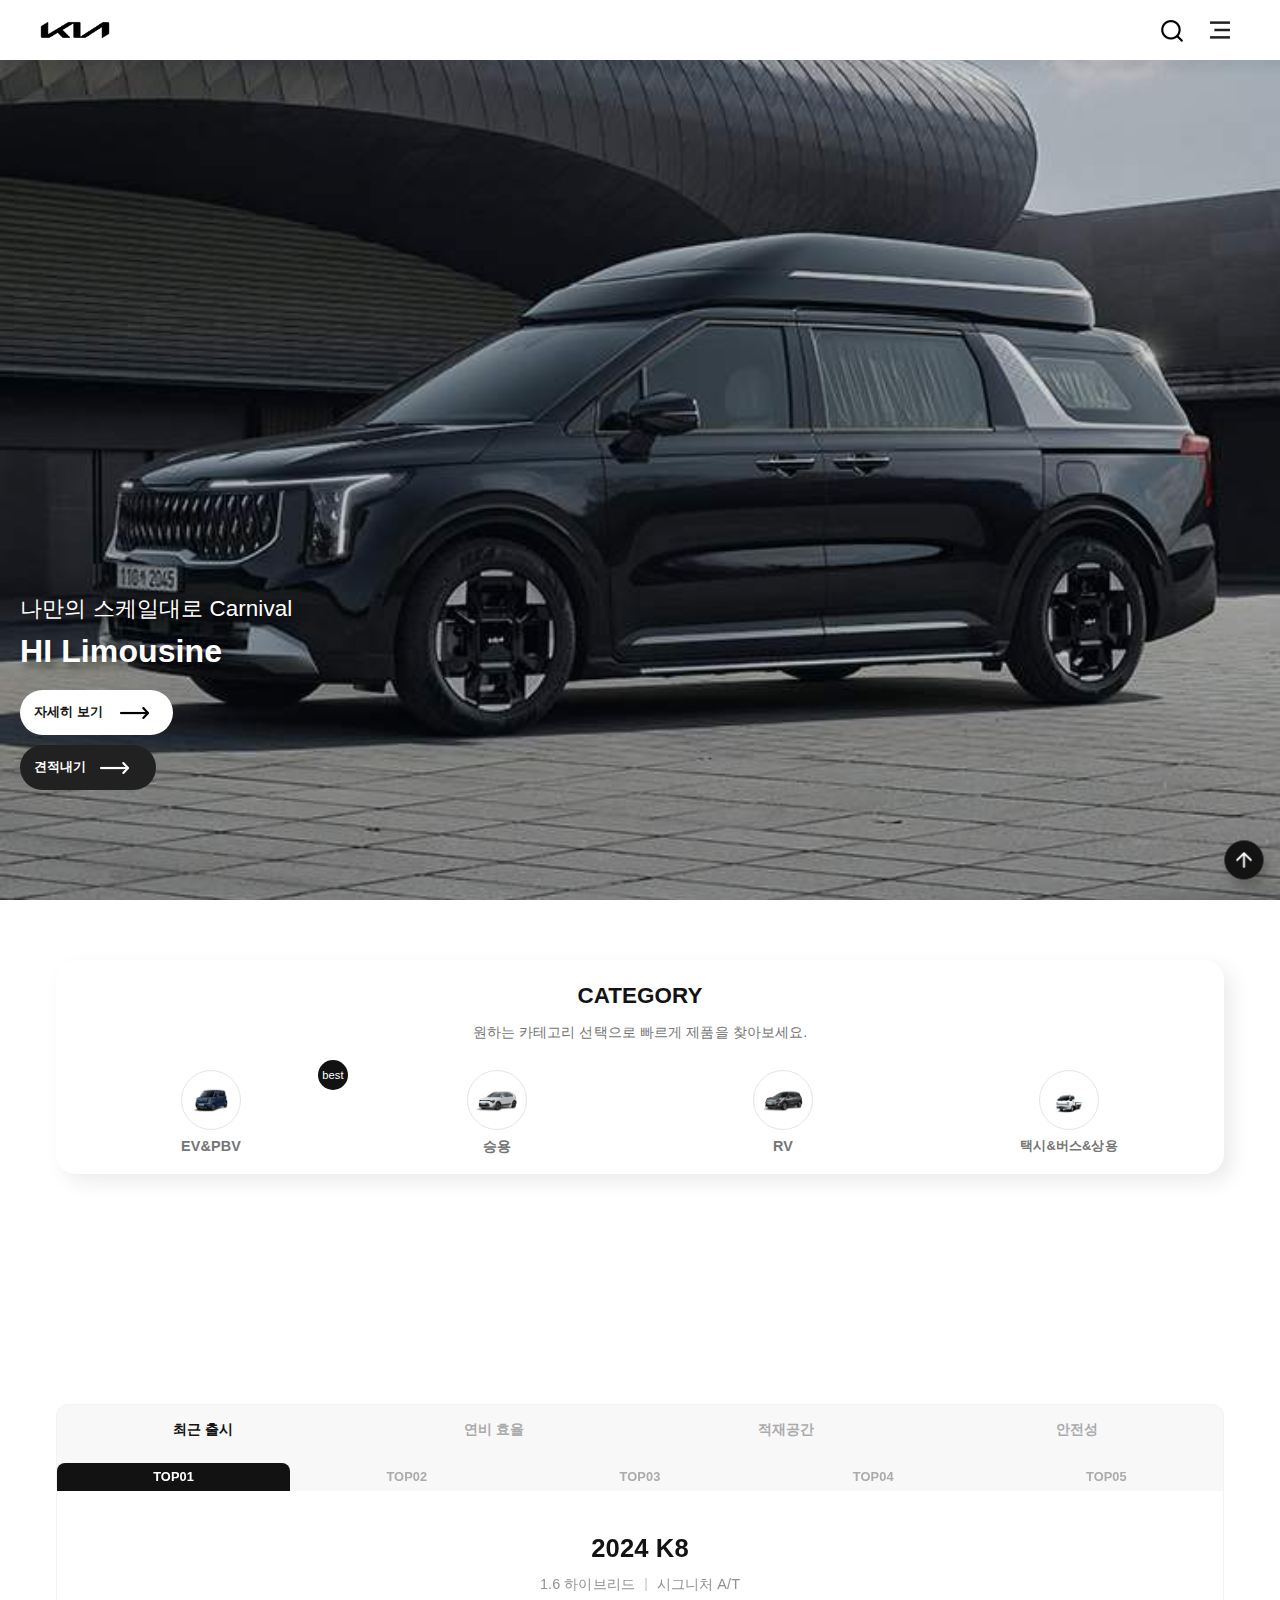
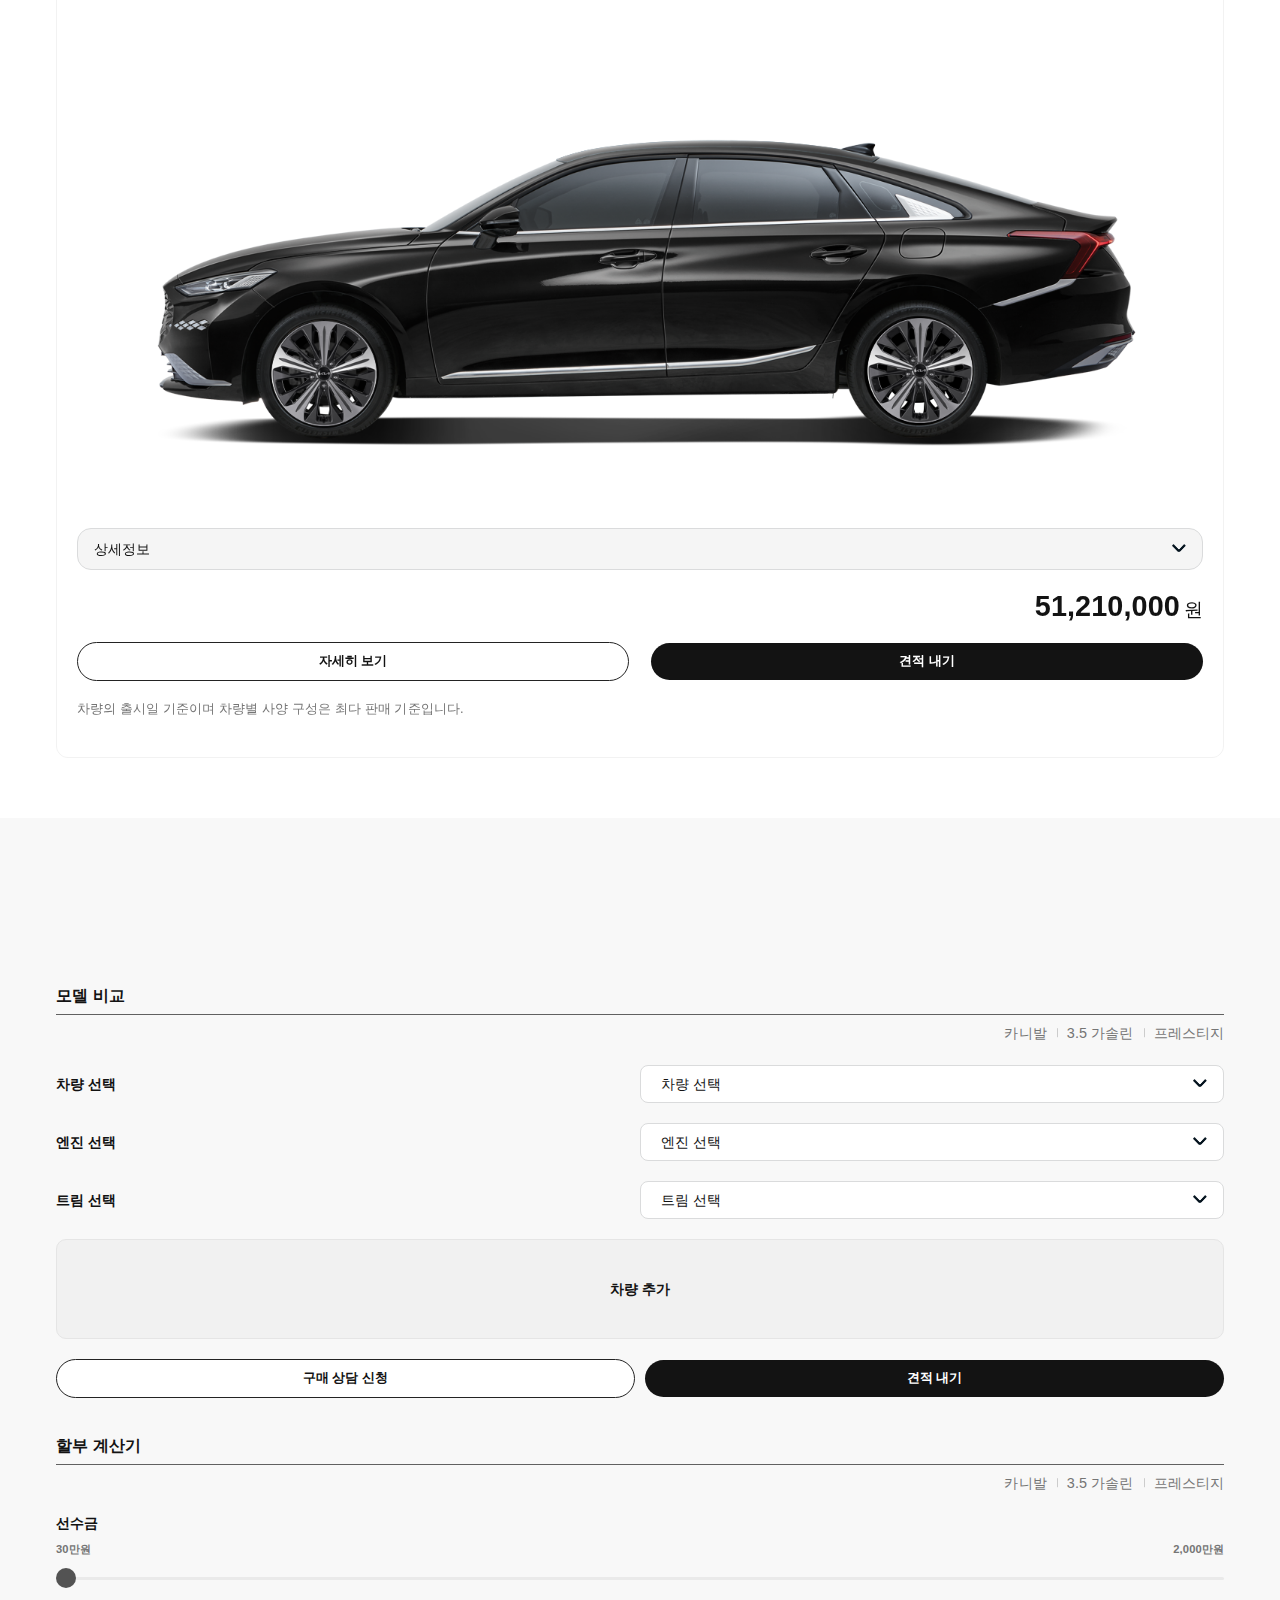
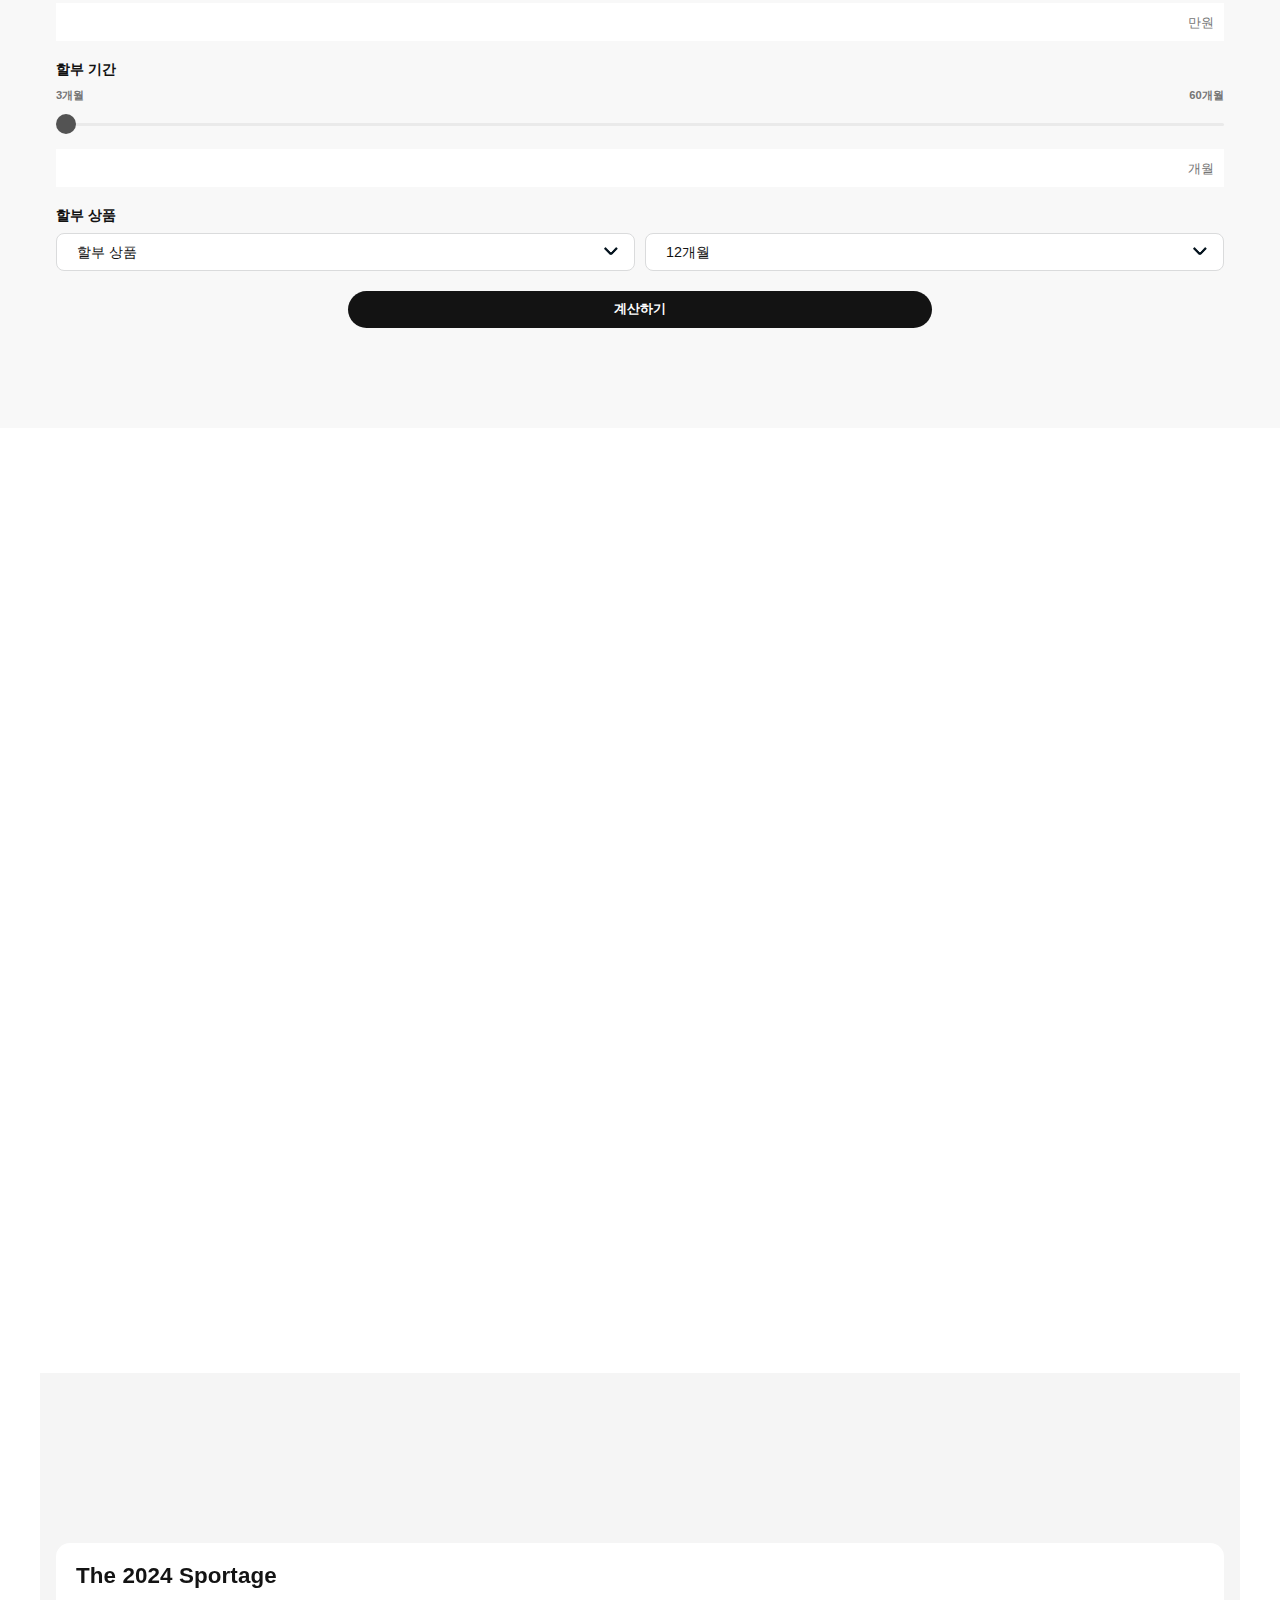
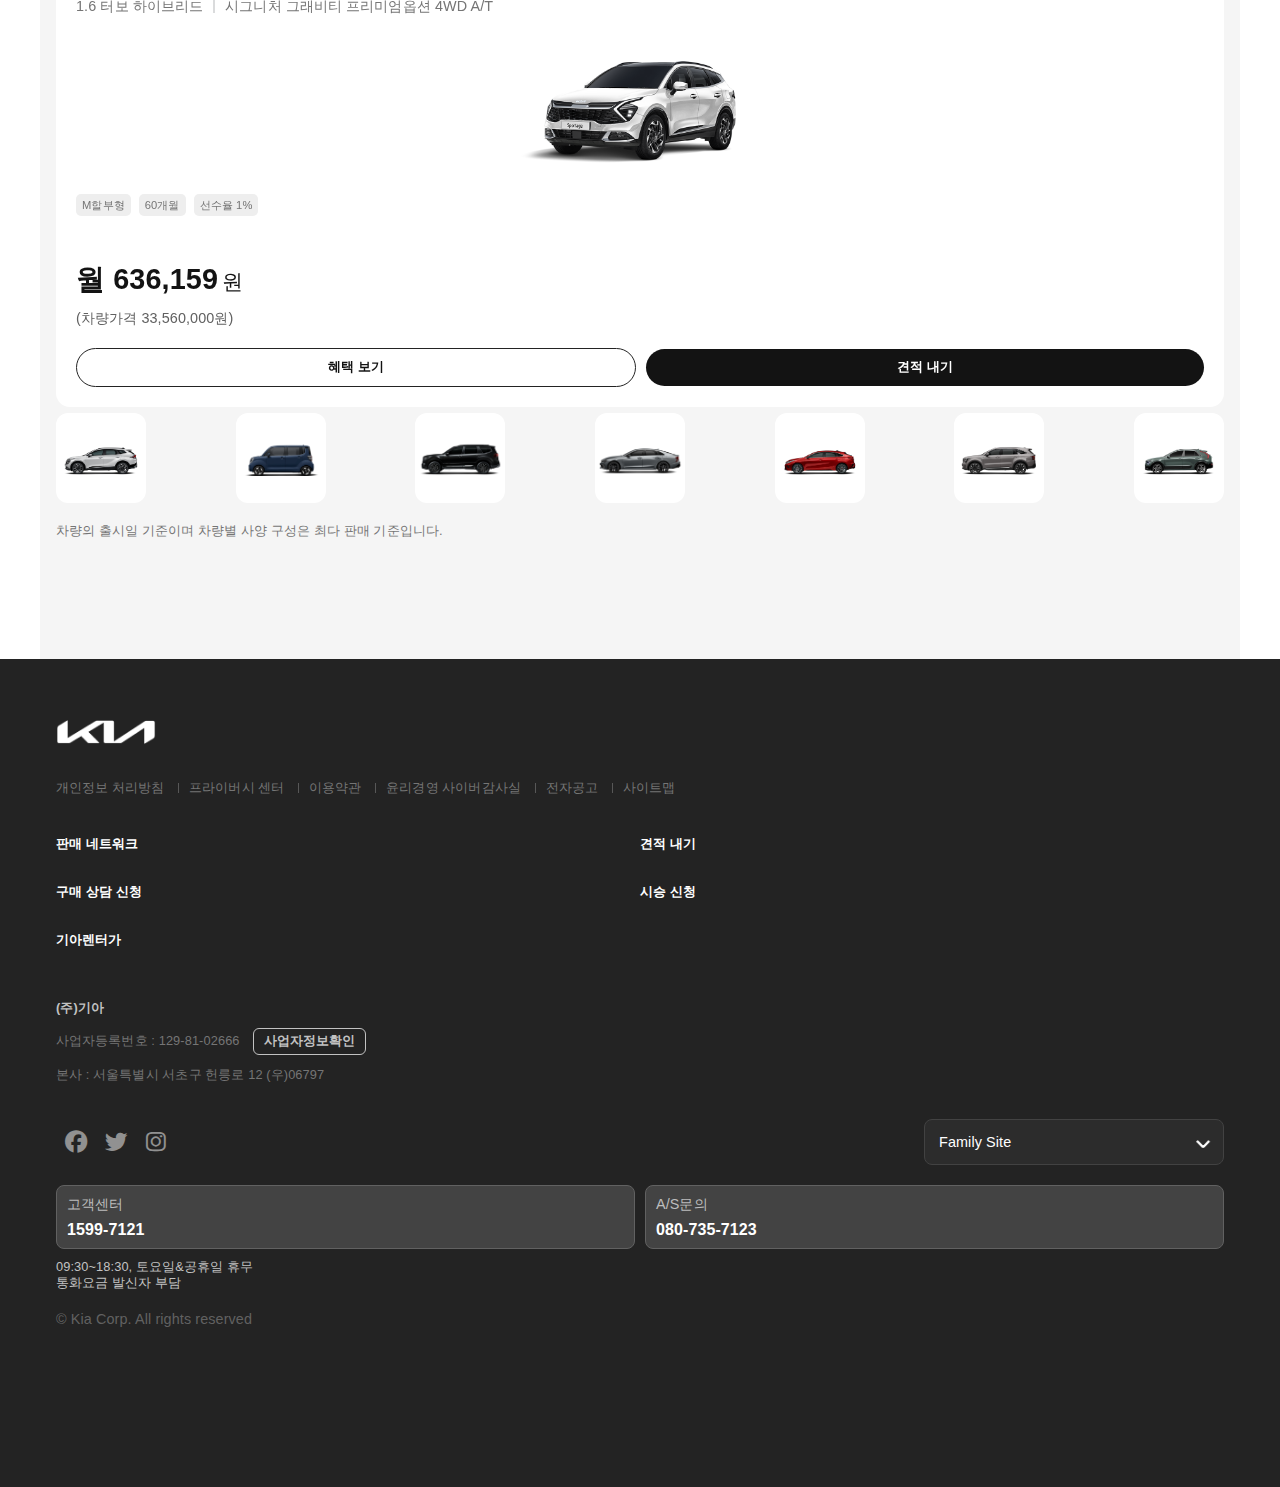
==== index.html @ 2a4b8524 "Adding 100+ files at Once" ====
<!DOCTYPE html>
<html lang="kr">

<head>
    <meta charset="UTF-8">
    <meta name="viewport" content="width=device-width, initial-scale=1.0">
    <title>index</title>
    <script type="text/javascript" src="http://code.jquery.com/jquery-latest.js"></script>
    <script type="text/javascript" src="script.js"></script>
    <link rel="stylesheet" href="style.css">
    <link rel="stylesheet" href="footer.css">
    <link rel="stylesheet" href="header.css">
    <link rel="stylesheet" href="header_content.css">
    <style type="text/css"></style>
    <link rel="stylesheet" type="text/css" href="http://cdn.jsdelivr.net/npm/slick-carousel@1.8.1/slick/slick.css"/>
    <link rel="stylesheet" href="https://unpkg.com/swiper@8/swiper-bundle.min.css">

    <!-- swiper CSS -->
    <link rel="stylesheet" href="https://unpkg.com/swiper/swiper-bundle.min.css"/>

    <!-- swiper JS -->
    <script src="https://unpkg.com/swiper/swiper-bundle.min.js"></script>

    <!-- Swiper JS -->
    <script src="https://cdn.jsdelivr.net/npm/swiper@10/swiper-bundle.min.js"></script>
    <!-- Link Swiper's CSS -->
    <link rel="stylesheet" href="https://cdn.jsdelivr.net/npm/swiper@10/swiper-bundle.min.css" />

    <!-- datepicker -->
    <script src="https://code.jquery.com/ui/1.13.1/jquery-ui.js"></script>

    <!-- aos -->
    <script src="https://unpkg.com/aos@2.3.1/dist/aos.js"></script>

    <!-- icon -->
    <script type="module" src="https://unpkg.com/ionicons@7.1.0/dist/ionicons/ionicons.esm.js"></script>
    <script nomodule src="https://unpkg.com/ionicons@7.1.0/dist/ionicons/ionicons.js">
    </script>
    <!-- font -->
    <link rel="stylesheet" href="https://cdnjs.cloudflare.com/ajax/libs/font-awesome/6.4.2/css/all.min.css">
    <!-- jquery -->
    <script src="https://cdnjs.cloudflare.com/ajax/libs/jquery/3.7.1/jquery.min.js"></script>

    <!-- Swiper JS -->
    <script src="https://cdn.jsdelivr.net/npm/swiper@11/swiper-bundle.min.js"></script>

    <!-- Link Swiper's CSS -->
    <link rel="stylesheet" href="https://cdn.jsdelivr.net/npm/swiper@11/swiper-bundle.min.css" />

    <!-- 제이쿼리 불러오기 -->
    <script src="https://cdnjs.cloudflare.com/ajax/libs/jquery/3.3.1/jquery.min.js"></script>

    <!-- slick 불러오기 -->
    <script src="https://cdnjs.cloudflare.com/ajax/libs/slick-carousel/1.9.0/slick.min.js"></script>
    <link rel="stylesheet" href="https://cdnjs.cloudflare.com/ajax/libs/slick-carousel/1.9.0/slick-theme.min.css">
    <link rel="stylesheet" href="https://cdnjs.cloudflare.com/ajax/libs/slick-carousel/1.9.0/slick.min.css">

    <!-- 폰트어썸 불러오기 -->
    <link rel="stylesheet" href="https://use.fontawesome.com/releases/v5.3.1/css/all.css" integrity="sha384-mzrmE5qonljUremFsqc01SB46JvROS7bZs3IO2EmfFsd15uHvIt+Y8vEf7N7fWAU" crossorigin="anonymous">

    <!-- 제이쿼리 불러오기 -->
    <script src="https://cdnjs.cloudflare.com/ajax/libs/jquery/3.4.1/jquery.min.js"></script>

    <!-- 아울 캐러셀 불러오기 -->
    <script src="https://cdnjs.cloudflare.com/ajax/libs/OwlCarousel2/2.2.1/owl.carousel.min.js"></script>
    <link rel="stylesheet" href="https://cdnjs.cloudflare.com/ajax/libs/OwlCarousel2/2.2.1/assets/owl.carousel.min.css">
    <link rel="stylesheet" href="https://cdnjs.cloudflare.com/ajax/libs/OwlCarousel2/2.2.1/assets/owl.theme.default.min.css">

    <!-- slick -->
    <script type="text/javascript" src="//code.jquery.com/jquery-1.11.0.min.js"></script>
    <script type="text/javascript" src="//code.jquery.com/jquery-migrate-1.2.1.min.js"></script>

    <!-- <script type="text/javascript" src="slick/slick.min.js"></script> -->
    <link rel="stylesheet" type="text/css" href="//cdn.jsdelivr.net/npm/slick-carousel@1.8.1/slick/slick.css"/>
    <script type="text/javascript" src="//cdn.jsdelivr.net/npm/slick-carousel@1.8.1/slick/slick.min.js"></script>
</head>


<body>
    <script>
        AOS.init();
    </script>
    <main>
        <!-- header part -->
        <div w3-include-html="header.html"></div>
        <div w3-include-html="header_content.html"></div>
        


        <div id="mainContent" class="mainContent">
            <div>

                <div class="swiper mainContentSwiper">
                    <div class="swiper-wrapper">

                        <div class="swiper-slide">
                            <div class="img_box">
                                <img class="pc-none" src="imge/main/banner1_limousine_mo.jpg" alt="banner1_mo">
                                <img class="mo-none" src="imge/main/banner1_limousine_pc.jpg" alt="banner1_pc">
                            </div>
                            <div class="txt_box">
                                <h5 data-swiper-parallax="-300">나만의 스케일대로 Carnival</h5>
                                <h2 data-swiper-parallax="-200">HI Limousine</h2>
                                <div class="flex-between">
                                    <button data-swiper-parallax="-200">자세히 보기</button>
                                    <button data-swiper-parallax="-200">견적내기</button>
                                </div>
                            </div>
                        </div>

                        <div class="swiper-slide">
                            <div class="img_box">
                                <img class="pc-none" src="imge/main/banner2_k5_mo.jpg" alt="banner2_mo">
                                <img class="mo-none" src="imge/main/banner2_k5_pc.jpg" alt="banner2_pc">
                            </div>
                            <div class="txt_box">
                                <h5 data-swiper-parallax="-300">가슴 뛰는 디자인과 감각적인 혁신의</h5>
                                <h2 data-swiper-parallax="-200">The new K5</h2>
                                <div class="flex-between">
                                    <button data-swiper-parallax="-200">자세히 보기</button>
                                    <button data-swiper-parallax="-200">견적내기</button>
                                </div>
                            </div>
                        </div>

                        <div class="swiper-slide">
                            <div class="img_box">
                                <img class="pc-none" src="imge/main/banner3_rayev_mo.jpg" alt="banner3_mo">
                                <img class="mo-none" src="imge/main/banner3_rayev_pc.jpg" alt="banner3_pc">
                            </div>
                            <div class="txt_box">
                                <h5 data-swiper-parallax="-300">새로운 도심 엔트리 EV</h5>
                                <h2 data-swiper-parallax="-200">The Kia Ray EV</h2>
                                <div class="flex-between">
                                    <button data-swiper-parallax="-200">자세히 보기</button>
                                    <button data-swiper-parallax="-200">견적내기</button>
                                </div>
                            </div>
                        </div>

                        <div class="swiper-slide">
                            <div class="img_box">
                                <img class="pc-none" src="imge/main/banner4_rental_mo.jpg" alt="banner4_mo">
                                <img class="mo-none" src="imge/main/banner4_rental_pc.jpg" alt="banner4_pc">
                            </div>
                            <div class="txt_box">
                                <h5 data-swiper-parallax="-300">스마트한 카 라이프의 시작! 기아렌터카</h5>
                                <h2 data-swiper-parallax="-200">기아렌터카 온라인 페이지</h2>
                                <div class="flex-between">
                                    <button data-swiper-parallax="-200">렌터카 견적 내기</button>
                                    <button data-swiper-parallax="-200">바로가기</button>
                                </div>
                            </div>
                        </div>

                    </div>
                    <div class="swiper-pagination" style="--swiper-navigation-color: #fff; --swiper-pagination-color: #fff">
                    </div>
                </div>
            </div>
        </div>

        <div class="NavBottomBody">
            <a href="#mainContent" class="btn_top">
                <img src="imge/icon/arrow-top_w.png" alt="arrow-top_w">
            </a>
        </div>

    </main>

    
    <article id="category" class="category NavBottomContent">
        <div class="container">

            <div class="con_wrapper">
                <div class="t-form">
                    <div>
                        <h3 class="t-upper t-main">category</h3>
                    </div>
                    <p class="t-sub">원하는 카테고리 선택으로 빠르게 제품을 찾아보세요.</p>
                </div>

                <div class="inn">
                    <ul class="flex-between">
                        <li class="img_hover cursor-p">
                            <a href="purchase.html">
                                <img src="imge/product/ray-ev_d.png" alt="EV&PBV">
                            </a>
                            <b>EV&PBV</b>
                        </li>
                        <li class="img_hover cursor-p">
                            <a href="#!">
                                <img src="imge/product/niro-ev_d.png" alt="승용">
                            </a>
                            <b>승용</b>
                        </li>
                        <li class="img_hover cursor-p">
                            <a href="#!">
                                <img src="imge/product/niro-plus_d.png" alt="RV">
                            </a>
                            <b>RV</b>
                        </li>
                        <li class="img_hover cursor-p">
                            <a href="#!">
                                <img src="imge/product/bongo3-ev_d.png" alt="택시&버스&상용">
                            </a>
                            <b class="span">택시&버스&상용</b>
                        </li>
                    </ul>
                </div>
            </div>

        </div>
    </article>


    <article id="bestKia" class="bestKia NavBottomContent">
        <div class="container">

            <div class="t-form reveal">
                <div>
                    <h3 class="t-upper t-main">Best Kia</h3>
                    <p class="t-more pc-none"></p>
                </div>
                <p class="t-sub">최근 한 달 동안 고객님들이 가장 많이 구매하신 모델입니다.</p>
            </div>

            <div class="swiperconbody">
                <ul class="mainTab flex-between">
                    <li class="active">최근 출시</li>
                    <li>연비 효율</li>
                    <li>적재공간</li>
                    <li>안전성</li>
                </ul>

                <div class="swiper bestKia_body">
                    <div class="tab-container swiper-wrapper">

                    
                        <!-- container 01/04 -->
                        <div class="swiper-slide active slide01">
                            <ul class="subTab subTab01 flex-between">
                                <li class="activeSub01">TOP01</li>
                                <li>TOP02</li>
                                <li>TOP03</li>
                                <li>TOP04</li>
                                <li>TOP05</li>
                            </ul>

                            <!-- container01 Sub -->
                            <div class="tab-containerSub01 slide_content">

                                <!-- container01 Sub01/05 -->
                                <div class="wrapSub activeSub01">
                                    <div class="besttitle">
                                        <h4>2024 K8</h4>
                                        <p>1.6 하이브리드<span class="text_bar"></span>시그니처 A/T</p>
                                        <img src="imge/product/k8_gljs49c33_s.png" alt="TOP01">
                                    </div>

                                    <div class="bestmore_body">
                                        <div class="bestmorebtn">상세정보</div>
                                        <ul class="bestmorecon">
                                            <li class="flex-between">
                                                <b>출시일</b>
                                                <p>2023-10-24</p>
                                            </li>
                                            <li class="flex-between">
                                                <b>배기량</b>
                                                <p>1,598cc</p>
                                            </li>
                                            <li class="flex-between">
                                                <b>최고 출력</b>
                                                <p>180ps / 5500rpm</p>
                                            </li>
                                            <li class="flex-between">
                                                <b>외장컬러</b>
                                                <p>오로라 블랙 펄</p>
                                            </li>
                                            <li class="flex-between">
                                                <b>옵션(5)</b>
                                                <div class="t-right">
                                                    <p>컴포트(하이브리드)</p>
                                                    <p>드라이브 와이즈(시그니처)</p>
                                                    <p>전자제어 서스펜서 등</p>
                                                </div>
                                            </li>
                                        </ul>
                                    </div>

                                    <div class="bestprice">
                                        <h3>51,210,000<span>원</span></h3>
                                        <div class="flex-between">
                                            <button class="btn1">자세히 보기</button>
                                            <button class="btn2">견적 내기</button>
                                        </div>
                                        <p>
                                            차량의 출시일 기준이며 차량별 사양 구성은 최다 판매 기준입니다.
                                        </p>
                                    </div>

                                </div>
                                <!-- container01 Sub02/05 -->
                                <div class="wrapSub">
                                    <div class="besttitle">
                                        <h4>Carnival</h4>
                                        <p>3.5 가솔린<span class="text_bar"></span>7인승 시그니처</p>
                                        <img src="imge/product/carnival_kpjg7ad35_s.png" alt="TOP02">
                                    </div>

                                    <div class="bestmore_body">
                                        <div class="bestmorebtn">상세정보</div>
                                        <ul class="bestmorecon">
                                            <li class="flex-between">
                                                <b>출시일</b>
                                                <p>2023-11-15</p>
                                            </li>
                                            <li class="flex-between">
                                                <b>배기량</b>
                                                <p>3,470cc</p>
                                            </li>
                                            <li class="flex-between">
                                                <b>최고 출력</b>
                                                <p>180ps / 5500rpm</p>
                                            </li>
                                            <li class="flex-between">
                                                <b>외장컬러</b>
                                                <p>오로라 블랙 펄</p>
                                            </li>
                                            <li class="flex-between">
                                                <b>옵션(1)</b>
                                                <div class="t-right">
                                                    <p>컴포트(7인승)</p>
                                                </div>
                                            </li>
                                        </ul>
                                    </div>

                                    <div class="bestprice">
                                        <h3>46,440,000<span>원</span></h3>
                                        <div class="flex-between">
                                            <button class="btn1">자세히 보기</button>
                                            <button class="btn2">견적 내기</button>
                                        </div>
                                        <p>
                                            차량의 출시일 기준이며 차량별 사양 구성은 최다 판매 기준입니다.
                                        </p>
                                    </div>

                                </div>
                                <!-- container01 Sub03/05 -->
                                <div class="wrapSub">

                                    <div class="besttitle">
                                        <h4>Carnival
                                            <br>Hi-Limousine
                                        </h4>
                                        <p>3.5 가솔린<span class="text_bar"></span>9인승 시그니처</p>
                                        <img src="imge/product/carnival-hi-limousine_s.png" alt="TOP03">
                                    </div>

                                    <div class="bestmore_body">
                                        <div class="bestmorebtn">상세정보</div>
                                        <ul class="bestmorecon">
                                            <li class="flex-between">
                                                <b>출시일</b>
                                                <p>2023-11-15</p>
                                            </li>
                                            <li class="flex-between">
                                                <b>배기량</b>
                                                <p>2,151cc</p>
                                            </li>
                                            <li class="flex-between">
                                                <b>최고 출력</b>
                                                <p>194ps / 3,800rpm</p>
                                            </li>
                                            <li class="flex-between">
                                                <b>외장컬러</b>
                                                <p>오로라 블랙 펄</p>
                                            </li>
                                            <li class="flex-between">
                                                <b>옵션(1)</b>
                                                <div class="t-right">
                                                    <p>스마트커넥트&HUD+빌트인캠2&KRELL 사운드
                                                    </p>
                                                </div>
                                            </li>
                                        </ul>
                                    </div>

                                    <div class="bestprice">
                                        <h3>67,750,000<span>원</span></h3>
                                        <div class="flex-between">
                                            <button class="btn1">자세히 보기</button>
                                            <button class="btn2">견적 내기</button>
                                        </div>
                                        <p>차량의 출시일 기준이며 차량별 사양 구성은 최다 판매 기준입니다.</p>
                                    </div>

                                </div>
                                <!-- container01 Sub04/05 -->
                                <div class="wrapSub">

                                    <div class="besttitle">
                                        <h4>new K5</h4>
                                        <p>2.0 하이브리드<span class="text_bar"></span>시그니처 A/T</p>
                                        <img src="imge/product/k5_dljs49f35_s.png" alt="TOP04">
                                    </div>

                                    <div class="bestmore_body">
                                        <div class="bestmorebtn">상세정보</div>
                                        <ul class="bestmorecon">
                                            <li class="flex-between">
                                                <b>출시일</b>
                                                <p>2023-11-02</p>
                                            </li>
                                            <li class="flex-between">
                                                <b>배기량</b>
                                                <p>1,999cc</p>
                                            </li>
                                            <li class="flex-between">
                                                <b>최고 출력</b>
                                                <p>152ps / 6,000rpm</p>
                                            </li>
                                            <li class="flex-between">
                                                <b>외장컬러</b>
                                                <p>울프 그레이</p>
                                            </li>
                                            <li class="flex-between">
                                                <b>옵션(5)</b>
                                                <div class="t-right">
                                                    <p>블랙 핏</p>
                                                    <p>컴포트(시그니처)</p>
                                                    <p>HUD+빌트인캠 2등</p>
                                                </div>
                                            </li>
                                        </ul>
                                    </div>

                                    <div class="bestprice">
                                        <h3>43,790,000<span>원</span></h3>
                                        <div class="flex-between">
                                            <button class="btn1">자세히 보기</button>
                                            <button class="btn2">견적 내기</button>
                                        </div>
                                        <p>
                                            차량의 출시일 기준이며 차량별 사양 구성은 최다 판매 기준입니다.
                                        </p>
                                    </div>

                                </div>
                                <!-- container01 Sub05/05 -->
                                <div class="wrapSub">

                                    <div class="besttitle">
                                        <h4>2024 Ray</h4>
                                        <p>1.0 가솔린<span class="text_bar"></span>시그니처</p>
                                        <img src="imge/product/ray_tmjc5ah3e_s.png" alt="TOP05">
                                    </div>

                                    <div class="bestmore_body">
                                        <div class="bestmorebtn">상세정보</div>
                                        <ul class="bestmorecon">
                                            <li class="flex-between">
                                                <b>출시일</b>
                                                <p>2023-11-02</p>
                                            </li>
                                            <li class="flex-between">
                                                <b>배기량</b>
                                                <p>998cc</p>
                                            </li>
                                            <li class="flex-between">
                                                <b>최고 출력</b>
                                                <p>76ps / 6,200rpm</p>
                                            </li>
                                            <li class="flex-between">
                                                <b>외장컬러</b>
                                                <p>밀키 베이지</p>
                                            </li>
                                            <li class="flex-between">
                                                <b>옵션(3)</b>
                                                <div class="t-right">
                                                    <p>드라이브 와이즈 Ⅱ</p>
                                                    <p>8인치 내비게이션(시그니처)</p>
                                                    <p>스타일(시그니처)</p>
                                                </div>
                                            </li>
                                        </ul>
                                    </div>

                                    <div class="bestprice">
                                        <h3>27,350,000<span>원</span></h3>
                                        <div class="flex-between">
                                            <button class="btn1">자세히 보기</button>
                                            <button class="btn2">견적 내기</button>
                                        </div>
                                        <p>
                                            차량의 출시일 기준이며 차량별 사양 구성은 최다 판매 기준입니다.
                                        </p>
                                    </div>

                                </div>

                            </div>

                        </div>
                        <!-- container 02/04 -->
                        <div class="swiper-slide slide02">
                            <ul class="subTab subTab02 flex-between">
                                <li class="activeSub02">TOP01</li>
                                <li>TOP02</li>
                                <li>TOP03</li>
                                <li>TOP04</li>
                            </ul>

                            <!-- container02 Sub -->
                            <div class="tab-containerSub02 slide_content">

                                <!-- container02 Sub01/04 -->
                                <div class="wrapSub activeSub02">

                                    <div class="besttitle">
                                        <h4>Niro</h4>
                                        <p>1.6 하이브리드<span class="text_bar"></span>7인승 시그니처</p>
                                        <img src="imge/product/niro_sgjj59bd3_s.png" alt="TOP01">
                                    </div>

                                    <div class="bestmore_body">
                                        <div class="bestmorebtn">상세정보</div>
                                        <ul class="bestmorecon">
                                            <li class="flex-between">
                                                <b>복합 연비</b>
                                                <p>20.8 km/ℓ</p>
                                            </li>
                                            <li class="flex-between">
                                                <b>도심 연비</b>
                                                <p>21.9 km/ℓ</p>
                                            </li>
                                            <li class="flex-between">
                                                <b>고속도로 연비</b>
                                                <p>19.6 km/ℓ</p>
                                            </li>
                                            <li class="flex-between">
                                                <b>배기량</b>
                                                <p>1,580 cc</p>
                                            </li>
                                            <li class="flex-between">
                                                <b>옵션(2)</b>
                                                <div class="t-right">
                                                    <p>컨비니언스</p>
                                                    <p>내비게이션</p>
                                                </div>
                                            </li>
                                        </ul>
                                    </div>

                                    <div class="bestprice">
                                        <h3>30,020,000<span>원</span></h3>
                                        <div class="flex-between">
                                            <button class="btn1">자세히 보기</button>
                                            <button class="btn2">견적 내기</button>
                                        </div>
                                        <p>
                                            차량의 출시일 기준이며 차량별 사양 구성은 최다 판매 기준입니다.
                                        </p>
                                    </div>

                                </div>
                                <!-- container02 Sub02/04 -->
                                <div class="wrapSub">

                                    <div class="besttitle">
                                        <h4>2024 K8</h4>
                                        <p>1.6 하이브리드<span class="text_bar"></span>시그니처 A/T</p>
                                        <img src="imge/product/k8_gljs49c33_s.png" alt="TOP02">
                                    </div>

                                    <div class="bestmore_body">
                                        <div class="bestmorebtn">상세정보</div>
                                        <ul class="bestmorecon">
                                            <li class="flex-between">
                                                <b>복합 연비</b>
                                                <p>17.1 km/ℓ</p>
                                            </li>
                                            <li class="flex-between">
                                                <b>도심 연비</b>
                                                <p>17.2 km/ℓ</p>
                                            </li>
                                            <li class="flex-between">
                                                <b>고속도로 연비</b>
                                                <p>16.9 km/ℓ</p>
                                            </li>
                                            <li class="flex-between">
                                                <b>배기량</b>
                                                <p>1,598 cc</p>
                                            </li>
                                            <li class="flex-between">
                                                <b>옵션(4)</b>
                                                <div class="t-right">
                                                    <p>드라이브 와이즈(시그니처)</p>
                                                    <p>전자제어 서스펜션</p>
                                                    <p>HUD팩+스마트 커넥트 등</p>
                                                    <p>메리디안 프리미엄 사운드</p>
                                                </div>
                                            </li>
                                        </ul>
                                    </div>

                                    <div class="bestprice">
                                        <h3>51,210,000<span>원</span></h3>
                                        <div class="flex-between">
                                            <button class="btn1">자세히 보기</button>
                                            <button class="btn2">견적 내기</button>
                                        </div>
                                        <p>
                                            차량의 출시일 기준이며 차량별 사양 구성은 최다 판매 기준입니다.
                                        </p>
                                    </div>

                                </div>
                                <!-- container02 Sub03/04 -->
                                <div class="wrapSub">

                                    <div class="besttitle">
                                        <h4>Sportage</h4>
                                        <p>1.6 터보 하이브리드<span class="text_bar"></span> 30th Edition 그린내장 4WD A/T</p>
                                        <img src="imge/product/sportage_nqjj59ga4_s.png" alt="TOP03">
                                    </div>

                                    <div class="bestmore_body">
                                        <div class="bestmorebtn">상세정보</div>
                                        <ul class="bestmorecon">
                                            <li class="flex-between">
                                                <b>복합 연비</b>
                                                <p>15.2 km/ℓ</p>
                                            </li>
                                            <li class="flex-between">
                                                <b>도심 연비</b>
                                                <p>15.4 km/ℓ</p>
                                            </li>
                                            <li class="flex-between">
                                                <b>고속도로 연비</b>
                                                <p>14.9 km/ℓ</p>
                                            </li>
                                            <li class="flex-between">
                                                <b>배기량</b>
                                                <p>1,598 cc</p>
                                            </li>
                                            <li class="flex-between">
                                                <b>옵션(2)</b>
                                                <div class="t-right">
                                                    <p>빌트인 캠(하이브리드)</p>
                                                    <p>모니터링 팩(하이브리드 시그니처)</p>
                                                </div>
                                            </li>
                                        </ul>
                                    </div>

                                    <div class="bestprice">
                                        <h3>53,900,000<span>원</span></h3>
                                        <div class="flex-between">
                                            <button class="btn1">자세히 보기</button>
                                            <button class="btn2">견적 내기</button>
                                        </div>
                                        <p>
                                            차량의 출시일 기준이며 차량별 사양 구성은 최다 판매 기준입니다.
                                        </p>
                                    </div>

                                </div>
                                <!-- container02 Sub04/04 -->
                                <div class="wrapSub">

                                    <div class="besttitle">
                                        <h4>Morning</h4>
                                        <p>1.0 가솔린<span class="text_bar"></span> 트렌디 A/T</p>
                                        <img src="imge/product/morning_jajh5ag38_s.png" alt="TOP04">
                                    </div>

                                    <div class="bestmore_body">
                                        <div class="bestmorebtn">상세정보</div>
                                        <ul class="bestmorecon">
                                            <li class="flex-between">
                                                <b>복합 연비</b>
                                                <p>15.1 km/ℓ</p>
                                            </li>
                                            <li class="flex-between">
                                                <b>도심 연비</b>
                                                <p>13.8 km/ℓ</p>
                                            </li>
                                            <li class="flex-between">
                                                <b>고속도로 연비</b>
                                                <p>16.9 km/ℓ</p>
                                            </li>
                                            <li class="flex-between">
                                                <b>배기량</b>
                                                <p>998 cc</p>
                                            </li>
                                            <li class="flex-between">
                                                <b>옵션(4)</b>
                                                <div class="t-right">
                                                    <p>드라이브 와이즈 Ⅰ</p>
                                                    <p>드라이브 와이즈 Ⅱ(트렌디)</p>
                                                </div>
                                            </li>
                                        </ul>
                                    </div>

                                    <div class="bestprice">
                                        <h3>53,900,000<span>원</span></h3>
                                        <div class="flex-between">
                                            <button class="btn1">자세히 보기</button>
                                            <button class="btn2">견적 내기</button>
                                        </div>
                                        <p>
                                            차량의 출시일 기준이며 차량별 사양 구성은 최다 판매 기준입니다.
                                        </p>
                                    </div>

                                </div>
                            </div>

                        </div>
                        <!-- container 03/04 -->
                        <div class="swiper-slide slide03">
                            <ul class="subTab subTab03 flex-between">
                                <li class="activeSub03"> TOP01</li>
                                <li>TOP02</li>
                                <li>TOP03</li>
                                <li>TOP04</li>
                                <li>TOP05</li>
                            </ul>

                            <!-- container01 Sub -->
                            <div class="tab-containerSub03 slide_content">

                                <!-- container01 Sub01/05 -->
                                <div class="wrapSub activeSub03">

                                    <div class="besttitle">
                                        <h4>Carnival</h4>
                                        <p>3.5 가솔린<span class="text_bar"></span>7인승 시그니처</p>
                                        <img src="imge/product/carnival_kpjg7ad35_s.png" alt="TOP01">
                                    </div>

                                    <div class="bestmore_body">
                                        <div class="bestmorebtn">상세정보</div>
                                        <ul class="bestmorecon">
                                            <li class="flex-between">
                                                <b>트렁크 용량</b>
                                                <p>1,672 ℓ</p>
                                            </li>
                                            <li class="flex-between">
                                                <b>복합 연비</b>
                                                <p>9 km/ℓ</p>
                                            </li>
                                            <li class="flex-between">
                                                <b>배기량</b>
                                                <p>998 cc</p>
                                            </li>
                                            <li class="flex-between">
                                                <b>최고 출력</b>
                                                <p>294 ps / 6,400 rpm</p>
                                            </li>
                                            <li class="flex-between">
                                                <b>옵션(1)</b>
                                                <div class="t-right">
                                                    <p>컴포트(7인승)</p>
                                                </div>
                                            </li>
                                        </ul>
                                    </div>

                                    <div class="bestprice">
                                        <h3>46,440,000<span>원</span></h3>
                                        <div class="flex-between">
                                            <button class="btn1">자세히 보기</button>
                                            <button class="btn2">견적 내기</button>
                                        </div>
                                        <p>
                                            차량의 출시일 기준이며 차량별 사양 구성은 최다 판매 기준입니다.
                                        </p>
                                    </div>

                                </div>
                                <!-- container01 Sub02/05 -->
                                <div class="wrapSub">

                                    <div class="besttitle">
                                        <h4>Sorento</h4>
                                        <p>1.6 하이브리드<span class="text_bar"></span>5인승 시그니처 그래비티 2WD A/T</p>
                                        <img src="imge/product/sportage_nqjj59ga4_s.png" alt="TOP02">
                                    </div>

                                    <div class="bestmore_body">
                                        <div class="bestmorebtn">상세정보</div>
                                        <ul class="bestmorecon">
                                            <li class="flex-between">
                                                <b>트렁크 용량</b>
                                                <p>705 ℓ</p>
                                            </li>
                                            <li class="flex-between">
                                                <b>복합 연비</b>
                                                <p>15.7 km/ℓ</p>
                                            </li>
                                            <li class="flex-between">
                                                <b>배기량</b>
                                                <p>1,598 cc</p>
                                            </li>
                                            <li class="flex-between">
                                                <b>최고 출력</b>
                                                <p>180 ps / 5,500 rpm</p>
                                            </li>
                                            <li class="flex-between">
                                                <b>옵션(6)</b>
                                                <div class="t-right">
                                                    <p>컴포트(그래비티)</p>
                                                    <p>HUD + 빌트인 캠 2</p>
                                                    <p>KRELL 프리미엄 사운드</p>
                                                    <p>스마트 커넥트</p>
                                                    <p>파노라마 선루프</p>
                                                </div>
                                            </li>
                                        </ul>
                                    </div>

                                    <div class="bestprice">
                                        <h3>51,470,000<span>원</span></h3>
                                        <div class="flex-between">
                                            <button class="btn1">자세히 보기</button>
                                            <button class="btn2">견적 내기</button>
                                        </div>
                                        <p>
                                            차량의 출시일 기준이며 차량별 사양 구성은 최다 판매 기준입니다.
                                        </p>
                                    </div>

                                </div>
                                <!-- container01 Sub03/05 -->
                                <div class="wrapSub">

                                    <div class="besttitle">
                                        <h4>Sportage</h4>
                                        <p>1.0 가솔린<span class="text_bar"></span>트렌디 A/T</p>
                                        <img src="imge/product/niro_sgjj59bd3_s.png" alt="TOP03">
                                    </div>

                                    <div class="bestmore_body">
                                        <div class="bestmorebtn">상세정보</div>
                                        <ul class="bestmorecon">
                                            <li class="flex-between">
                                                <b>트렁크 용량</b>
                                                <p>637 ℓ</p>
                                            </li>
                                            <li class="flex-between">
                                                <b>복합 연비</b>
                                                <p>16.7 km/ℓ</p>
                                            </li>
                                            <li class="flex-between">
                                                <b>배기량</b>
                                                <p>1,598 cc</p>
                                            </li>
                                            <li class="flex-between">
                                                <b>최고 출력</b>
                                                <p>180 ps / 5,500 rpm</p>
                                            </li>
                                            <li class="flex-between">
                                                <b>옵션(2)</b>
                                                <div class="t-right">
                                                    <p>모니터링 팩(하이브리드 시그니처)</p>
                                                    <p>스타일(하이브리드 시그니처)</p>
                                                </div>
                                            </li>
                                        </ul>
                                    </div>

                                    <div class="bestprice">
                                        <h3>40,160,000<span>원</span></h3>
                                        <div class="flex-between">
                                            <button class="btn1">자세히 보기</button>
                                            <button class="btn2">견적 내기</button>
                                        </div>
                                        <p>
                                            차량의 출시일 기준이며 차량별 사양 구성은 최다 판매 기준입니다.
                                        </p>
                                    </div>

                                </div>
                                <!-- container01 Sub04/05 -->
                                <div class="wrapSub">

                                    <div class="besttitle">
                                        <h4>Mohave</h4>
                                        <p>3.0 디젤<span class="text_bar"></span>5인승 플래티넘 그래비티 4WD A/T</p>
                                        <img src="imge/product/mohave_jsjj51tao_s.png" alt="TOP04">
                                    </div>

                                    <div class="bestmore_body">
                                        <div class="bestmorebtn">상세정보</div>
                                        <ul class="bestmorecon">
                                            <li class="flex-between">
                                                <b>트렁크 용량</b>
                                                <p>580 ℓ</p>
                                            </li>
                                            <li class="flex-between">
                                                <b>복합 연비</b>
                                                <p>9.3 km/ℓ</p>
                                            </li>
                                            <li class="flex-between">
                                                <b>배기량</b>
                                                <p>2,959 cc</p>
                                            </li>
                                            <li class="flex-between">
                                                <b>최고 출력</b>
                                                <p>257 ps / 3,800 rpm</p>
                                            </li>
                                            <li class="flex-between">
                                                <b>옵션</b>
                                                <div class="t-right">
                                                    <p>-</p>
                                                </div>
                                            </li>
                                        </ul>
                                    </div>

                                    <div class="bestprice">
                                        <h3>52,020,000<span>원</span></h3>
                                        <div class="flex-between">
                                            <button class="btn1">자세히 보기</button>
                                            <button class="btn2">견적 내기</button>
                                        </div>
                                        <p>
                                            차량의 출시일 기준이며 차량별 사양 구성은 최다 판매 기준입니다.
                                        </p>
                                    </div>

                                </div>
                                <!-- container01 Sub05/05 -->
                                <div class="wrapSub">

                                    <div class="besttitle">
                                        <h4>K5</h4>
                                        <p>2.0 하이브리드<span class="text_bar"></span>시그니처 A/T</p>
                                        <img src="imge/product/k5_dljs49f35_s.png" alt="TOP05">
                                    </div>

                                    <div class="bestmore_body">
                                        <div class="bestmorebtn">상세정보</div>
                                        <ul class="bestmorecon">
                                            <li class="flex-between">
                                                <b>트렁크 용량</b>
                                                <p>510 ℓ</p>
                                            </li>
                                            <li class="flex-between">
                                                <b>복합 연비</b>
                                                <p>18.8 km/ℓ</p>
                                            </li>
                                            <li class="flex-between">
                                                <b>배기량</b>
                                                <p>1,999 cc</p>
                                            </li>
                                            <li class="flex-between">
                                                <b>최고 출력</b>
                                                <p>152 ps / 6,000 rpm</p>
                                            </li>
                                            <li class="flex-between">
                                                <b>옵션(5)</b>
                                                <div class="t-right">
                                                    <p>블랙 핏</p>
                                                    <p>컴포트(시그니처)</p>
                                                    <p>HUD + 빌트인캠 2</p>
                                                    <p>KRELL 프리미엄 사운드</p>
                                                    <p>파노라마 선루프</p>
                                                </div>
                                            </li>
                                        </ul>
                                    </div>

                                    <div class="bestprice">
                                        <h3>43,790,000<span>원</span></h3>
                                        <div class="flex-between">
                                            <button class="btn1">자세히 보기</button>
                                            <button class="btn2">견적 내기</button>
                                        </div>
                                        <p>
                                            차량의 출시일 기준이며 차량별 사양 구성은 최다 판매 기준입니다.
                                        </p>
                                    </div>

                                </div>
                            </div>
                        </div>
                        <!-- container 04/04 -->
                        <div class="swiper-slide slide04">
                            <ul class="subTab subTab04 flex-between">
                                <li class="activeSub04">TOP01</li>
                                <li>TOP02</li>
                                <li>TOP03</li>
                                <li>TOP04</li>
                            </ul>

                            <!-- container04 Sub -->
                            <div class="tab-containerSub04 slide_content">

                                <!-- container04 Sub01/04 -->
                                <div class="wrapSub activeSub04">

                                    <div class="besttitle">
                                        <h4>Niro</h4>
                                        <p>1.6 터보 하이브리드<span class="text_bar"></span>시그니처 그래비티 프리미엄옵션 4WD A/T</p>
                                        <img src="imge/product/niro_sgjj59bd3_s.png" alt="TOP01">
                                    </div>

                                    <div class="bestmore_body">
                                        <div class="bestmorebtn">상세정보</div>
                                        <ul class="bestmorecon">
                                            <li class="flex-between">
                                                <b>종합 안전 등급</b>
                                                <p>1등급</p>
                                            </li>
                                            <li class="flex-between">
                                                <b>종합 안전 점수</b>
                                                <p>94.10점</p>
                                            </li>
                                            <li class="flex-between">
                                                <b>배기량</b>
                                                <p>1,598 cc</p>
                                            </li>
                                            <li class="flex-between">
                                                <b>옵션(4)</b>
                                                <div class="t-right">
                                                    <p>빌트인 캠(하이브리드)</p>
                                                    <p>모니터링 팩(하이브리드 시그니처)</p>
                                                    <p>프리미엄(시그니처)</p>
                                                    <p>파노라마 선루프(시그니처)</p>
                                                </div>
                                            </li>
                                        </ul>
                                    </div>

                                    <div class="bestprice">
                                        <h3>44,870,000<span>원</span></h3>
                                        <div class="flex-between">
                                            <button class="btn1">자세히 보기</button>
                                            <button class="btn2">견적 내기</button>
                                        </div>
                                        <p>
                                            차량의 출시일 기준이며 차량별 사양 구성은 최다 판매 기준입니다.
                                        </p>
                                    </div>

                                </div>
                                <!-- container04 Sub02/04 -->
                                <div class="wrapSub">

                                    <div class="besttitle">
                                        <h4>K8</h4>
                                        <p>1.6 하이브리드<span class="text_bar"></span>시그니처 A/T</p>
                                        <img src="imge/product/k8_gljs49c33_s.png" alt="TOP02">
                                    </div>

                                    <div class="bestmore_body">
                                        <div class="bestmorebtn">상세정보</div>
                                        <ul class="bestmorecon">
                                            <li class="flex-between">
                                                <b>종합 안전 등급</b>
                                                <p>1등급</p>
                                            </li>
                                            <li class="flex-between">
                                                <b>종합 안전 점수</b>
                                                <p>93.40점</p>
                                            </li>
                                            <li class="flex-between">
                                                <b>배기량</b>
                                                <p>1,598 cc</p>
                                            </li>
                                            <li class="flex-between">
                                                <b>옵션(5)</b>
                                                <div class="t-right">
                                                    <p>컴포트(하이브리드)</p>
                                                    <p>드라이브 와이즈(시그니처)</p>
                                                    <p>전자제어 서스펜션 등</p>
                                                    <p>HUD팩+스마트 커넥트</p>
                                                    <p>파노라마 선루프</p>
                                                </div>
                                            </li>
                                        </ul>
                                    </div>

                                    <div class="bestprice">
                                        <h3>51,210,000<span>원</span></h3>
                                        <div class="flex-between">
                                            <button class="btn1">자세히 보기</button>
                                            <button class="btn2">견적 내기</button>
                                        </div>
                                        <p>
                                            차량의 출시일 기준이며 차량별 사양 구성은 최다 판매 기준입니다.
                                        </p>
                                    </div>

                                </div>
                                <!-- container04 Sub03/04 -->
                                <div class="wrapSub">

                                    <div class="besttitle">
                                        <h4>Seltos</h4>
                                        <p>1.6 가솔린<span class="text_bar"></span>트렌디 2WD A/T</p>
                                        <img src="imge/product/seltos_sujj5aad7_s.png" alt="TOP03">
                                    </div>

                                    <div class="bestmore_body">
                                        <div class="bestmorebtn">상세정보</div>
                                        <ul class="bestmorecon">
                                            <li class="flex-between">
                                                <b>종합 안전 등급</b>
                                                <p>1등급</p>
                                            </li>
                                            <li class="flex-between">
                                                <b>종합 안전 점수</b>
                                                <p>92.02점</p>
                                            </li>
                                            <li class="flex-between">
                                                <b>배기량</b>
                                                <p>1,598 cc</p>
                                            </li>
                                            <li class="flex-between">
                                                <b>옵션(3)</b>
                                                <div class="t-right">
                                                    <p>컨비니언스</p>
                                                    <p>모니터링 팩(하이브리드 시그니처)</p>
                                                    <p>드라이브 와이즈</p>
                                                    <p>10.25인치 내비게이션</p>
                                                </div>
                                            </li>
                                        </ul>
                                    </div>

                                    <div class="bestprice">
                                        <h3>24,610,000<span>원</span></h3>
                                        <div class="flex-between">
                                            <button class="btn1">자세히 보기</button>
                                            <button class="btn2">견적 내기</button>
                                        </div>
                                        <p>
                                            차량의 출시일 기준이며 차량별 사양 구성은 최다 판매 기준입니다.
                                        </p>
                                    </div>

                                </div>
                                <!-- container04 Sub04/04 -->
                                <div class="wrapSub">

                                    <div class="besttitle">
                                        <h4>EV6</h4>
                                        <p>EV전기차<span class="text_bar"></span>롱레인지 GT-line 4WD A/T</p>
                                        <img src="imge/product/ev6_cvjj5vfa3_s.png" alt="TOP04">
                                    </div>

                                    <div class="bestmore_body">
                                        <div class="bestmorebtn">상세정보</div>
                                        <ul class="bestmorecon">
                                            <li class="flex-between">
                                                <b>종합 안전 등급</b>
                                                <p>1등급</p>
                                            </li>
                                            <li class="flex-between">
                                                <b>종합 안전 점수</b>
                                                <p>91.90점</p>
                                            </li>
                                            <li class="flex-between">
                                                <b>배터리 용량</b>
                                                <p>77.4 kWh</p>
                                            </li>
                                            <li class="flex-between">
                                                <b>옵션(5)</b>
                                                <div class="t-right">
                                                    <p>스웨이드컬렉션</p>
                                                    <p>빌트인 캠</p>
                                                    <p>하이테크(GT-line) 등</p>
                                                    <p>메리디안 프리미엄 사운드</p>
                                                    <p>와이드 선루프</p>
                                                </div>
                                            </li>
                                        </ul>
                                    </div>

                                    <div class="bestprice">
                                        <h3>69,530,000<span>원</span></h3>
                                        <div class="flex-between">
                                            <button class="btn1">자세히 보기</button>
                                            <button class="btn2">견적 내기</button>
                                        </div>
                                        <p>
                                            차량의 출시일 기준이며 차량별 사양 구성은 최다 판매 기준입니다.
                                        </p>
                                    </div>

                                </div>
                            </div>
                        </div>
                    </div>
                </div>

            </div>
        </div>
    </article>


    <article id="estimate">
        <div class="container">

            <div class="t-form reveal">
                <div>
                    <h3 class="t-upper t-main">견적 비교</h3>
                    <p class="t-more pc-none"></p>
                </div>
                <p class="t-sub">내가 타고 싶은 나만의 차를 만들어보세요. </p>
            </div>

            <!-- [tab추가] 카니발, 스포티지, 모하비 넣을 예정 inner내용은 동일할 예정 -->
            <div class="inner">
                <div class="inn inn01-box">
                    <div class="title">
                        <p class="main-tt">모델 비교</p>
                        <ul>
                            <li>카니발
                                <span class="bar"></span>
                            </li>
                            <li>3.5 가솔린
                                <span class="bar"></span>
                            </li>
                            <li>프레스티지
                            </li>
                        </ul>
                    </div>
                    <div class="con-box">
                        <div class="selectbody">
                            <p class="tt">차량 선택</p>
                            <div class="select">
                                <div class="select-btn">
                                    <span class="btn-tt">차량 선택</span>
                                </div>

                                <ul class="options">
                                    <li class="option">
                                        <span class="option-tt">레이EV</span>
                                    </li>
                                    <li class="option">
                                        <span class="option-tt">니로EV</span>
                                    </li>
                                    <li class="option">
                                        <span class="option-tt">니로 플러스</span>
                                    </li>
                                </ul>
                            </div>
                        </div>
                        <div class="selectbody">
                            <p class="tt">엔진 선택</p>
                            <div class="select">
                                <div class="select-btn">
                                    <span class="btn-tt">엔진 선택</span>
                                </div>

                                <ul class="options">
                                    <li class="option">
                                        <span class="option-tt">2.0LPi</span>
                                    </li>
                                    <li class="option">
                                        <span class="option-tt">2.0 디젤 4WD</span>
                                    </li>
                                    <li class="option">
                                        <span class="option-tt">2.0 디젤</span>
                                    </li>
                                    <li class="option">
                                        <span class="option-tt">1.6T 가솔린 4WD</span>
                                    </li>
                                    <li class="option">
                                        <span class="option-tt">1.6T 가솔린</span>
                                    </li>
                                </ul>
                            </div>
                        </div>
                        <div class="selectbody">
                            <p class="tt">트림 선택</p>
                            <div class="select">
                                <div class="select-btn">
                                    <span class="btn-tt btn-tt3">트림 선택</span>
                                </div>

                                <ul class="options">
                                    <li class="option">
                                        <span class="option-tt">2.0LPi</span>
                                    </li>
                                    <li class="option">
                                        <span class="option-tt">2.0 디젤 4WD</span>
                                    </li>
                                    <li class="option">
                                        <span class="option-tt">2.0 디젤</span>
                                    </li>
                                    <li class="option">
                                        <span class="option-tt">1.6T 가솔린 4WD</span>
                                    </li>
                                    <li class="option">
                                        <span class="option-tt">1.6T 가솔린</span>
                                    </li>
                                </ul>
                            </div>
                        </div>
                    </div>
                    <div onclick="carbtn01()" class="carbox">
                        <p>차량 추가</p>
                    </div>
                    <div class="caradd caradd02 con-box">
                        <div class="selectbody">
                            <p class="tt">차량 선택</p>
                            <div class="select">
                                <div class="select-btn">
                                    <span class="btn-tt">차량 선택</span>
                                </div>

                                <ul class="options">
                                    <li class="option">
                                        <span class="option-tt">레이EV</span>
                                    </li>
                                    <li class="option">
                                        <span class="option-tt">니로EV</span>
                                    </li>
                                    <li class="option">
                                        <span class="option-tt">니로 플러스</span>
                                    </li>
                                </ul>
                            </div>
                        </div>
                        <div class="selectbody">
                            <p class="tt">엔진 선택</p>
                            <div class="select">
                                <div class="select-btn">
                                    <span class="btn-tt">엔진 선택</span>
                                </div>

                                <ul class="options">
                                    <li class="option">
                                        <span class="option-tt">2.0LPi</span>
                                    </li>
                                    <li class="option">
                                        <span class="option-tt">2.0 디젤 4WD</span>
                                    </li>
                                    <li class="option">
                                        <span class="option-tt">2.0 디젤</span>
                                    </li>
                                    <li class="option">
                                        <span class="option-tt">1.6T 가솔린 4WD</span>
                                    </li>
                                    <li class="option">
                                        <span class="option-tt">1.6T 가솔린</span>
                                    </li>
                                </ul>
                            </div>
                        </div>
                        <div class="selectbody">
                            <p class="tt">트림 선택</p>
                            <div class="select">
                                <div class="select-btn">
                                    <span class="btn-tt btn-tt3">트림 선택</span>
                                </div>

                                <ul class="options">
                                    <li class="option">
                                        <span class="option-tt">2.0LPi</span>
                                    </li>
                                    <li class="option">
                                        <span class="option-tt">2.0 디젤 4WD</span>
                                    </li>
                                    <li class="option">
                                        <span class="option-tt">2.0 디젤</span>
                                    </li>
                                    <li class="option">
                                        <span class="option-tt">1.6T 가솔린 4WD</span>
                                    </li>
                                    <li class="option">
                                        <span class="option-tt">1.6T 가솔린</span>
                                    </li>
                                </ul>
                            </div>
                        </div>
                    </div>
                    
                    <div class="caradd caradd01 con-box">
                        <div class="selectbody">
                            <p class="tt">차량 선택</p>
                            <div class="select">
                                <div class="select-btn">
                                    <span class="btn-tt">차량 선택</span>
                                </div>

                                <ul class="options">
                                    <li class="option">
                                        <span class="option-tt">레이EV</span>
                                    </li>
                                    <li class="option">
                                        <span class="option-tt">니로EV</span>
                                    </li>
                                    <li class="option">
                                        <span class="option-tt">니로 플러스</span>
                                    </li>
                                </ul>
                            </div>
                        </div>
                        <div class="selectbody">
                            <p class="tt">엔진 선택</p>
                            <div class="select">
                                <div class="select-btn">
                                    <span class="btn-tt">엔진 선택</span>
                                </div>

                                <ul class="options">
                                    <li class="option">
                                        <span class="option-tt">2.0LPi</span>
                                    </li>
                                    <li class="option">
                                        <span class="option-tt">2.0 디젤 4WD</span>
                                    </li>
                                    <li class="option">
                                        <span class="option-tt">2.0 디젤</span>
                                    </li>
                                    <li class="option">
                                        <span class="option-tt">1.6T 가솔린 4WD</span>
                                    </li>
                                    <li class="option">
                                        <span class="option-tt">1.6T 가솔린</span>
                                    </li>
                                </ul>
                            </div>
                        </div>
                        <div class="selectbody">
                            <p class="tt">트림 선택</p>
                            <div class="select">
                                <div class="select-btn">
                                    <span class="btn-tt btn-tt3">트림 선택</span>
                                </div>

                                <ul class="options">
                                    <li class="option">
                                        <span class="option-tt">2.0LPi</span>
                                    </li>
                                    <li class="option">
                                        <span class="option-tt">2.0 디젤 4WD</span>
                                    </li>
                                    <li class="option">
                                        <span class="option-tt">2.0 디젤</span>
                                    </li>
                                    <li class="option">
                                        <span class="option-tt">1.6T 가솔린 4WD</span>
                                    </li>
                                    <li class="option">
                                        <span class="option-tt">1.6T 가솔린</span>
                                    </li>
                                </ul>
                            </div>
                        </div>
                    </div>
                    <div class="btn-box flex-between">
                        <button class="btn1" onclick="btnPay()">구매 상담 신청</button>
                        <button class="btn2" onclick="btnPay()">견적 내기</button>
                    </div>
                </div>

                <div class="inn inn02-box">
                    <div class="title">
                        <p class="main-tt">할부 계산기</p>
                        <ul>
                            <li>카니발
                                <span class="bar"></span>
                            </li>
                            <li>3.5 가솔린
                                <span class="bar"></span>
                            </li>
                            <li>프레스티지
                            </li>
                        </ul>
                    </div>
                    <div class="con-box">
                        <p class="tt">선수금</p>
                        <div class="slidecontainer flex_between_center">
                            <div class="pst">
                                <div class="p2 flex-between">
                                    <p class="p2-1">30만원</p>
                                    <p class="p2-2">2,000만원</p>
                                </div>
                                <input type="range" min="30" max="2000" step="10" value="30" class="slider" id="myRange"
                                    tooltips="">
                            </div>
    
                            <div class="box"><span id="demo"></span> 만원</div>
                        </div>
                    </div>

                    <div class="con-box">
                        <p class="tt">할부 기간</p>
                        <div class="slidecontainer flex_between_center">
                            <div class="pst">
                                <div class="p2 flex-between">
                                    <p class="p2-1">3개월</p>
                                    <p class="p2-2">60개월</p>
                                </div>
                                <input type="range" min="3" max="60" step="3" value="3" class="slider" id="myRange1">
                            </div>
    
                            <div class="box"><span id="value"></span> 개월</div>
                        </div>
                    </div>

                    <div class="con-box">
                        <p class="tt">할부 상품</p>
                        <div class="selectbody">
                            <div class="select">
                                <div class="select-btn">
                                    <span class="btn-tt">할부 상품</span>
                                </div>

                                <ul class="options">
                                    <li class="option option1">
                                        <span class="option-tt option-tt1">M할부 일반형</span>
                                    </li>
                                    <li class="option option1">
                                        <span class="option-tt option-tt1">M할부 유예형</span>
                                    </li>
                                    <li class="option option1">
                                        <span class="option-tt option-tt1">M할부 자유형</span>
                                    </li>
                                </ul>
                            </div>
                            <div class="select">
                                <div class="select-btn">
                                    <span class="btn-tt">12개월</span>
                                </div>

                                <ul class="options">
                                    <li class="option">
                                        <span class="option-tt">12개월</span>
                                    </li>
                                    <li class="option">
                                        <span class="option-tt">24개월</span>
                                    </li>
                                    <li class="option">
                                        <span class="option-tt">36개월</span>
                                    </li>
                                    <li class="option">
                                        <span class="option-tt">48개월</span>
                                    </li>
                                    <li class="option">
                                        <span class="option-tt">60개월</span>
                                    </li>
                                </ul>
                            </div>
                        </div>
                    </div>

                    <div class="btn-box">
                        <button class="btn2" onclick="btnPay()">계산하기</button>
                    </div>
                </div>
            </div>

        </div>
    </article>
    <script>
        
    </script>


    <article id="newKia" class="newKia NavBottomContent">
        <div class="container reveal">

            <div class="t-form">
                <div>
                    <h3 class="t-upper t-main">NEW KIA</h3>
                    <p class="t-more pc-none pc-none"></p>
                </div>
                <p class="t-sub">새로운 기아를 만나보세요.</p>
            </div>

            <div class="swiper newKiaSwiper">
                <div class="swiper-wrapper">

                    <div class="swiper-slide">
                        <div class="img_box">
                            <img src="imge/main/banner6_carnival_pc.jpg" alt="차량1">
                        </div>
                        <div class="txt_box">
                            <p class="tt">우리만의 스케일대로</p>
                            <p class="title">The new Carnival</p>
                        </div>
                    </div>

                    <div class="swiper-slide">
                        <div class="img_box">
                            <img src="imge/main/banner7_used_pc.png" alt="차량2">
                        </div>
                        <div class="txt_box">
                            <p class="tt">기아를 만나는 새로운 방법</p>
                            <p class="title">기아 인증중고차 홈페이지</p>
                        </div>
                    </div>

                    <div class="swiper-slide">
                        <div class="img_box">
                            <img src="imge/main/banner8_gwangju_flagshipstore_pc.jpg" alt="차량3">
                        </div>
                        <div class="txt_box">
                            <p class="tt">호남지역 최초 기아 모빌리티 체험공간</p>
                            <p class="title">기아 광주 플래그십스토어
                                <br>Grand Open
                            </p>
                        </div>
                    </div>

                </div>
            </div>

        </div>
    </article>


    <article id="event" class="event NavBottomContent">
        <div>

            <div class="t-form reveal">
                <div>
                    <h3 class="t-upper t-main">이달의 구매 혜택</h3>
                    <p class="t-more pc-none"></p>
                </div>
                <p class="t-sub">고객님을 위한 스페셜 이벤트는 계속됩니다.</p>
            </div>

            <div class="swiper eventSwiper">
                <ul class="swiper-wrapper">

                    <!-- container 01/07 -->
                    <li class="swiper-slide container active">
                        <div class="info">
                            <h5>The 2024 Sportage</h5>
                            <p>1.6 터보 하이브리드<span class="text_bar"></span>시그니처 그래비티 프리미엄옵션 4WD A/T</p>
                            <div class="img_box">
                                <img data-swiper-parallax="-300" src="imge/product/sportage_d.png" alt="sportage">
                            </div>
                            <ul class="badg flex-left">
                                <li>M할부형</li> 
                                <li>60개월</li>
                                <li>선수율 1%</li> 
                            </ul>
                        </div>
                        <div class="price">
                            <h3>월 636,159<span>원</span></h3>
                            <h6>(차량가격 33,560,000원)</h6>
                            <div class="btn-box flex-between">
                                <button class="btn1">혜택 보기</button>
                                <button class="btn2">견적 내기</button>
                            </div>
                        </div>
                    </li>
                    <!-- container 02/07 -->
                    <li class="swiper-slide container">
                        <div class="info">
                            <h5>The Kia Ray EV</h5>
                            <p>1.0 가솔린<span class="text_bar"></span>시그니처</p>
                            <div class="img_box">
                                <img data-swiper-parallax="-300" src="imge/product/ray-ev_d.png" alt="ray-ev">
                            </div>
                            <ul class="badg flex-left">
                               <li>M할부 E-라이프 서포트</li> 
                               <li>60개월</li> 
                               <li>선수율 50%</li> 
                            </ul>
                        </div>
                        <div class="price">
                            <h3>월 272,012<span>원</span></h3>
                            <h6>(차량가격 27,350,000원)</h6>
                            <div class="btn-box flex-between">
                                <button class="btn1">혜택 보기</button>
                                <button class="btn2">견적 내기</button>
                            </div>
                        </div>
                    </li>
                    <!-- container 03/07 -->
                    <li class="swiper-slide container">
                        <div class="info">
                            <h5>The 2024 Mohav3</h5>
                            <p>3.0 디젤<span class="text_bar"></span>5인승 플래티넘 그래비티 4WD A/T</p>
                            <div class="img_box">
                                <img data-swiper-parallax="-300" src="imge/product/mohave_d.png" alt="mohave">
                            </div>
                            <ul class="badg flex-left">
                               <li>M할부형</li> 
                               <li>60개월</li> 
                               <li>선수율 1%</li> 
                            </ul>
                        </div>
                        <div class="price">
                            <h3>월 1,005,799<span>원</span></h3>
                            <h6>(차량가격 53,060,000원)</h6>
                            <div class="btn-box flex-between">
                                <button class="btn1">혜택 보기</button>
                                <button class="btn2">견적 내기</button>
                            </div>
                        </div>
                    </li>
                    <!-- container 04/07 -->
                    <li class="swiper-slide container">
                        <div class="info">
                            <h5>The 2024 K8</h5>
                            <p>1.6 하이브리드<span class="text_bar"></span>시그니처 A/T</p>
                            <div class="img_box">
                                <img  data-swiper-parallax="-300" src="imge/product/k5_d.png" alt="k5">
                            </div>
                            <ul class="badg flex-left">
                               <li>M할부 일반형</li> 
                               <li>60개월</li> 
                               <li>선수율 1%</li> 
                            </ul>
                        </div>
                        <div class="price">
                            <h3>월 749,515<span>원</span></h3>
                            <h6>(차량가격 39,540,000원)</h6>
                            <div class="btn-box flex-between">
                                <button class="btn1">혜택 보기</button>
                                <button class="btn2">견적 내기</button>
                            </div>
                        </div>
                    </li>
                    <!-- container 05/07 -->
                    <li class="swiper-slide container">
                        <div class="info">
                            <h5>The 2024 K3 GT</h5>
                            <p>1.6 가솔린 터보 GT DCT</p>
                            <div class="img_box">
                                <img data-swiper-parallax="-300" src="imge/product/k3-gt_d.png" alt="k3-gt">
                            </div>
                            <ul class="badg flex-left">
                               <li>K3 전용 무이자﹒저금리</li> 
                               <li>60개월</li> 
                               <li>선수율 1%</li> 
                            </ul>
                        </div>
                        <div class="price">
                            <h3>월 328,880<span>원</span></h3>
                            <h6>(차량가격 18,250,000원)</h6>
                            <div class="btn-box flex-between">
                                <button class="btn1">혜택 보기</button>
                                <button class="btn2">견적 내기</button>
                            </div>
                        </div>
                    </li>
                    <!-- container 06/07 -->
                    <li class="swiper-slide container">
                        <div class="info">
                            <h5>The new Sorento</h5>
                            <p>1.6 하이브리드<sapn class="text_bar"></sapn>시그니처 A/T</p>
                            <div class="img_box">
                                <img data-swiper-parallax="-300" src="imge/product/sorento_d.png" alt="sorento">
                            </div>
                            <ul class="badg flex-left">
                                <li>M할부 일반형</li> 
                                <li>60개월</li> 
                                <li>선수율 1%</li> 
                             </ul>
                        </div>
                         <div class="price">
                             <h3>월 697,387<span>원</span></h3>
                             <h6>(차량가격 36,790,000원)</h6>
                            <div class="btn-box flex-between">
                                <button class="btn1">혜택 보기</button>
                                <button class="btn2">견적 내기</button>
                            </div>
                        </div>
                    </li>
                    <!-- container 07/07 -->
                    <li class="swiper-slide container">
                        <div class="info">
                            <h5>The 2024 Niro</h5>
                            <p>1.6 하이브리드<span class="text_bar"></span>7인승 시그니처</p>
                            <div class="img_box">
                                <img data-swiper-parallax="-300" src="imge/product/niro-hybrid_d.png" alt="niro">
                            </div>
                            <ul class="badg flex-left">
                                <li>M할부 일반형</li> 
                                <li>60개월</li> 
                                <li>선수율 1%</li> 
                            </ul>
                        </div>
                        <div class="price">
                            <h3>월 541,380<span>원</span></h3>
                            <h6>(차량가격 28,560,000원)</h6>
                            <div class="btn-box flex-between">
                                <button class="btn1">혜택 보기</button>
                                <button class="btn2">견적 내기</button>
                            </div>
                        </div>
                    </li>
                    
                </ul>
                <div class="swiper-pagination" style="--swiper-navigation-color: #111; --swiper-pagination-color: #111">
                </div>
            </div>
            
            <!-- swiper thumbsSlider -->
            <div thumbsSlider="" class="swiper eventthumbsSlider flex-between">
                <!-- sub는 thumbsSlider을 넣어준 것을 볼 수 있다. -->
                <div class="swiper-wrapper flex-between">
                    
                    <!-- active 줄 시 css에서 swiper-slide-thumb-active -->
                    <div class="swiper-slide img_hover active cursor-p">
                        <img src="imge/product/sportage_s.png" alt="sportage">
                    </div>
                    <div class="swiper-slide img_hover cursor-p">
                        <img src="imge/product/ray-ev_s.png" alt="ray-ev">
                    </div>
                    <div class="swiper-slide img_hover cursor-p">
                        <img src="imge/product/mohave_jsjj51tao_s.png" alt="mohave">
                    </div>
                    <div class="swiper-slide img_hover cursor-p">
                        <img src="imge/product/k5_dljs49f35_s.png" alt="k5">
                    </div>
                    <div class="swiper-slide img_hover cursor-p">
                        <img src="imge/product/k3-gt_s.png" alt="k3-gt">
                    </div>
                    <div class="swiper-slide img_hover cursor-p">
                        <img src="imge/product/sorento_s.png" alt="sorento">

                    </div>
                    <div class="swiper-slide img_hover cursor-p">
                        <img src="imge/product/niro-hybrid_s.png" alt="niro-hybrid">
                    </div>

                </div>
            </div>

            <div class="bot_tt">
                <p>차량의 출시일 기준이며 차량별 사양 구성은 최다 판매 기준입니다.</p>
            </div>

        </div>
    </article>

     <!-- footer part -->
    <div w3-include-html="footer.html"></div>

</body>
<script>

</script>

<script>
    includeHTML();
</script>
<script type="text/javascript" src="script.js"></script>
<!-- <script type="text/javascript" src="http://code.jquery.com/jquery-latest.js"></script> -->

</html>
---- style.css ----
@charset "utf-8";
@import url('https://cdn.jsdelivr.net/gh/sunn-us/SUIT/fonts/static/woff2/SUIT.css" rel="stylesheet');

* {
    margin: 0;
    padding: 0;
    list-style: none;
    box-sizing: border-box;
    word-break: keep-all;
    outline: 0px solid silver;
    transition: 0.5s;
    align-items: center;
    scroll-behavior: smooth;
  }

  body {
    font-family: 'SUIT', sans-serif;
    font-size: 0.9rem;
    line-height: 1rem;
    color: black;
    letter-spacing: 0.1px;
    background-color: #fff;
    color: #131313;
  }

  h1 {
    font-size: 2.4rem;
    line-height: 2.9rem;
    font-weight: 900;
   }

  h2 {
    font-size: 2rem;
    line-height: 2.4rem;
    font-weight: 700;
  }
  
  h3 {
    font-size: 1.8rem;
    line-height: 2rem;
    font-weight: 600;
  }
  
  h4 {
    font-size: 1.6rem;
    line-height: 1.8rem;
    font-weight: 500;
  }
  
  h5 {
    font-size: 1.4rem;
    line-height: 1.6rem;
    font-weight: 500;
  }

  h6 {
    font-size: 1.1rem;
    line-height: 1.3rem;
    font-weight: 450;
  }

  a {
    text-decoration: none;
    font-weight: 300;
    color: #131313;
  }

  p {
    text-decoration: none;
    font-weight: 400;
  }

  ul, li {  
    list-style: none;
    text-decoration: none;  
   }
  
   button {
    font-size: 0.8rem;
    font-weight: 600;
    padding: 10px 30px;
    transition: 0.3s;
    border-radius: 100px;
    border: 0px;
    white-space: nowrap;
    display: flex;
    justify-content: center;
    align-items: center;
  }
  
  .btn1 {
    color: #121212;
    background: #fff;
    border: 1px solid #232323;
    cursor: default;
    width: 100%;
  
  } .btn1:hover {
    background: #F5F5F5;
    border: 1px solid #C2C2C2;
    color: #757575;
  }
  
  .btn2 {
    width: 100%;
    color: #fff;
    background: #131313;
    cursor: default;
  } .btn2:hover {
    background: #616161;
  }
  
  .btn3 {
    color: #919191;
    background: none;
    border-radius: 0px;
    padding: 0px;
    cursor: default;
  } .btn3:hover {
    color: #616161;
  }

  img {
    width: 100px;
    vertical-align: middle;
    max-width: 100%;
  }

  .mo-dont {
    display: none;
  }

  .pc-dont {
    display: block;
  }

  .dis-block {
    display: block;
  }

  .dis-none {
    display: none;
  }

  .t-center {
    text-align: center;
  }

  .t-left {
    text-align: left;
  }

  .t-right {
    text-align: right;
  }

  .t-upper {
    text-transform: uppercase;
  }

  .t-lower {
    text-transform: lowercase;
  }

  .t-inherit {
    text-transform: inherit;
  }

  .t-initial {
    text-transform: initial;
  }

  .flex-between {
    display: flex;
    justify-content: space-between;
  }

  .flex-left {
    display: flex;
    justify-content: left;
  }

  .flex-right {
    display: flex;
    justify-content: right;
  }

  .flex-center {
    display: flex;
    justify-content: center;
  }

  .flex-wrap {
    display: flex;
    flex-wrap: wrap;
  }

  .img_box {
    width: 100%;
    height: 100%;
    overflow: hidden;
  }

  .img_box img {
    width: 100%;
    height: 100%;
    object-fit: cover;
  }

  .img_hover {
    overflow: hidden;
  }

  .img_hover:hover>img {
    scale: 1.1;
    object-fit: cover;
  }

  .cursor-p {
    cursor: pointer;
  }

  /*  */

  .pc-none {
    display: block;
  }

  .mo-none {
    display: none;
  }

  .t-form {
    margin-bottom: 30px;
    text-align: center;
  }

  .t-main {
    font-size: 1.5rem;
    font-weight: 800;
    cursor: default;
  }

  .t-more {
    /* font-size: 1.2rem;
    color: #757575;
    cursor: pointer; */
    width: 100%;
    height: 20px;
    background: url("imge/icon/t_more.png")no-repeat;
    background-size: contain;
    background-position: center;
    cursor: default;
    margin: 0 auto;
    transform: scaleX(1);
    transition: 0.5s;
  }

  .t-more:hover {
    margin: 0 0 0 auto;
    transform: scaleX(1.1);
  }

  .t-sub {
    margin-top: 12px;
    color: #757575;
    margin-bottom: 10px;
  }

  input[type="radio"] {
    display: none;
  }

  input[type="checkbox"] {
    display: none;
  }

  /* all padding margin width */
  article>:nth-child(1) {
    max-width: 1200px;
    margin: 0 auto;
  }

  article>:nth-child(1) {
    padding: 60px 16px;
  }
  
  #estimate {
    background: #F5F5F5;
  }

  #newKia {
    margin: 80px 0;
  }

  .newKia>:nth-child(1) {
    padding: 0;
  }

  #newKia .t-form {
    padding: 0px 16px;
  }

  /*  */

  .reveal {
    position: relative;
    transform: translateY(100px);
    opacity: 0;
    transition: 1s all ease;
  }
  .reveal.active {
    transform: translateY(0);
    opacity: 1;
  }

  .iconA {
    /* 아이콘 관련 CSS a 태그에 class: iconA */
    display: block;
    width: 40px;
    height: 40px;
  }
  .iconA i {
    display: flex;
    justify-content: center;
    width: 100%;
    height: 100%;
    font-size: 1.4rem;
    color: #fff;
  }

  .text_bar {
    display: inline-block;
    width: 2px;
    height: 13px;
    margin: 0 10px;
    background: #dadbdc;
    vertical-align: -2px;
  }

  main .NavBottomBody {
    position: fixed;
    bottom: 20px;
    right: 16px;
    /* transform: translateX(-50%); */
    transform: translate(0,0);
    z-index: 10;
  }

  main .btn_top {
    width: 40px;
    height: 40px;
    background: #131313;
    border: 1px solid #434343;
    color: #fff;
    border-radius: 50px;
    font-size: 1.2rem;
    display: flex;
    justify-content: center;
    align-items: center;
    box-shadow: 4px 8px 10px rgba(0, 0, 0, 0.2);
    margin: 0 0 0 auto;
  } main .btn_top:hover {
    background: #424242;
  }

  .btn_top img {
    width: 16px;
    height: 16px;
    display: flex;
  }
  
  main .swiper-slide {
    width: 100%;
    height: 100vh;
    position: relative;
  }

  main .swiper-slide .img_box {
    width: 100%;
    height: 100%;
  }

  .mainContent .swiper-pagination {
    position: absolute;
    bottom: 40px !important;
  }

  main .swiper-slide .txt_box {
    z-index: 100;
    position: absolute;
    bottom: 100px;
    left: 20px;
    transform: translate(0px, 0px);
    color: #fff;
    text-shadow: 5px 5px 10px rgba(0, 0, 0, 0.6);
  }

  main .swiper-slide .txt_box h5 {
    margin-bottom: 10px;
    font-weight: 400;
  }

  main .swiper-slide .txt_box h2 {
    margin-bottom: 20px;
  }

  main .swiper-slide .txt_box div {
    flex-direction: column;
    align-items: start;
  }

  main .swiper-slide .txt_box div button {
    border-radius: 30px;
    padding: 14px 70px 14px 14px;
    font-size: 0.8rem;
    font-weight: 700;
    cursor: default;
  }

  main .swiper-slide .txt_box div button:nth-child(1) {
    margin-bottom: 10px;
    background: #fff;
    position: relative;
    color: #121212;
  } main .swiper-slide .txt_box div button:nth-child(1):hover {
    background: #dcdcdc;
  }

  main .swiper-slide .txt_box div button:nth-child(1)::before {
    content: "";
    position: absolute;
    top: 50%;
    right: -100px;
    transform: translate(0%, -20%);
    z-index: 10;
    width: 100%;
    height: 30px;
    background: url("imge/icon/btn_b.png") no-repeat;
  }

  main .swiper-slide .txt_box div button:nth-child(2) {
    margin-bottom: 10px;
    background: #212121;
    color: #fff;
    border: 0px;
    position: relative;
  } main .swiper-slide .txt_box div button:nth-child(2):hover {
    background: #434343;
  }

  main .swiper-slide .txt_box div button:nth-child(2)::before {
    content: "";
    position: absolute;
    top: 50%;
    right: -80px;
    transform: translate(0%, -20%);
    z-index: 10;
    width: 100%;
    height: 30px;
    background: url("imge/icon/btn_w.png") no-repeat;
  }

  .category .t-form .t-main {
    font-size: 1.4rem;
  }

  .category .con_wrapper {
    background-color: #fff;
    padding: 20px 12px;
    border-radius: 20px;
    box-shadow: 8px 8px 20px rgba(0, 0, 0, 0.08);
  }

  .category .con_wrapper .inn>ul {
    align-items: start;
  }

  .category .con_wrapper .inn>ul>li {
    text-align: center;
    display: flex;
    justify-content: space-between;
    flex-direction: column;
    width: 25%;
    cursor: default;
    position: relative;
    overflow: visible;
  }

  .category .con_wrapper .inn>ul>li>a {
    display: flex;
    width: 60px;
    height: 60px;
    border-radius: 100px;
    overflow: hidden;
    border: 1px solid #e5e5e5;
    margin-bottom: 8px;
    display: flex;
    justify-content: center;
    align-items: center;
    cursor: default;
  }

  .category .con_wrapper .inn>ul>li>a img {
    object-fit: cover;
    cursor: default;
  }

  .category .con_wrapper .inn>ul>li>a img:hover {
    scale: 1.1;
  }

  .category .con_wrapper .inn>ul>li:nth-child(4) b {
    font-size: 0.8rem;
  }

  .category .con_wrapper .inn>ul>li>b {
    color: #757575;
  }

  .category .con_wrapper .inn>ul>li:hover a {
    background: #f8f8f8;
  }

  .category .con_wrapper .inn>ul>li:hover b {
    color: #121212;
  }

  .category .con_wrapper .inn>ul>li:nth-child(1) * {
    cursor: pointer;
  }

  .category .con_wrapper .inn>ul>li:nth-child(1)::after {
    content: 'best';
    position: absolute;
    top: -10px;
    right: 6px;
    width: 30px;
    height: 30px;
    border-radius: 100px;
    font-size: 0.7rem;
    color: #fff;
    background: #121212;
    display: flex;
    justify-content: center;
    align-items: center;
  }

  .bestKia .swiperconbody {
    background: #f8f8f8;
    border: 1px solid #f2f2f2;
    border-radius: 12px;
    overflow: hidden;
  }

  .bestKia .swiperconbody .mainTab {
    border-radius: 12px 12px 0px 0px;
  }
  
  .bestKia .swiperconbody .mainTab>li {
    padding: 16px 10px;
    cursor: pointer;
    font-size: 0.9rem;
    font-weight: 700;
    color: #ababab;
    width: 100%;
    text-align: center;
    cursor: pointer;
  }

  .bestKia .swiperconbody .mainTab>li {
    position: relative;
  }

  .bestKia .swiperconbody .mainTab>li:hover::after {
    transform: translate(0%, 50%) scaleX(1);
    transition: 0.4s;
  }

  .bestKia .swiperconbody .mainTab>li::after {
    content: "";
    position: absolute;
    bottom: 3px;
    left: 10%;
    width: 80%;
    height: 3px;
    background-color: #121212;
    transform: translate(-50%, 50%) scaleX(0);
  }

  .bestKia .swiperconbody .mainTab>li.active {
    color: #121212;
  }

  .bestKia .swiperconbody .slide_content {
    background: #fff;
  }

  .bestKia .swiperconbody .slide_content .wrapSub {
    padding: 40px 20px;
  }

  .bestKia .besttitle {
    text-align: center;
  }

  .bestKia .besttitle h4 {
    font-weight: 700;
    line-height: 2.2rem;
    margin-bottom: 10px;
  }

  .bestKia .besttitle p {
    color: #919191;
    font-weight: 400;
    margin-bottom: 20px;
  }

  .bestKia .besttitle img {
    width: 100%;
    object-fit: cover;
    margin-bottom: 20px;
  }

  .bestKia .subTab {
    white-space: nowrap;
    overflow-x: scroll;
    cursor: pointer;
    margin-top: 10px;
    font-size: 0.8rem;
    font-weight: 600;
    color: #BDBDBD;
    text-align: center;
  }

  .bestKia .subTab::-webkit-scrollbar { 
    display: none;
  }

  .bestKia .subTab>li {
    width: 100%;
    padding: 6px 10px;
    border-radius: 8px 8px 0px 0px;
    color: #ababab;
  }

  .bestKia .subTab>li:hover {
    color: #C2C2C2;
  }

  .bestmore_body {
    background: #F5F5F5;
    border: 1px solid #dadbdc;
    border-radius: 14px;
    margin-bottom: 20px;
  }

  .bestmorebtn {
    padding: 12px 16px;
    position: relative;
    cursor: pointer;
  }

  .bestmorebtn.active::after {
    transform: rotate(180deg);
    top: 7%;
    right: 13px;
  }

  .bestmorebtn::after {
    content: '';
    position: absolute;
    top: 64%;
    right: 10px;
    transform: translate(0,-50%);
    width: 20px;
    height: 20px;
    background: url("imge/icon/chevron-down_b.png")no-repeat;
    background-size: 14px;
    transition: all 0.3s ease-in;
  }

  .bestmorecon {
    display: none;
  }

  .bestmorecon li {
    padding: 14px 20px;
    align-items: start;
  }

  .bestmorecon li b {
    min-width: 70px;
  }

  .bestmorecon li p {
    margin-bottom: 6px;
  }

  .bestmorecon.active {
    display: block;
  }

  .bestmoreconshow {
    display: block;
  }

  .bestmoreconhide {
    display: none;
  }

  .bestKia .bestprice h3 {
    text-align: right;
    margin-bottom: 16px;
    font-weight: 700;
  }

  .bestKia .bestprice span {
    font-size: 1.2rem;
    font-weight: 400;
    margin-left: 4px;
  }

  .bestKia .bestprice button {
    width: 49%;
    white-space: nowrap;
    border-radius: 100px;
    margin-bottom: 20px;
    cursor: default;
  }

  .bestKia .bestprice button:nth-child(2):hover {
    background: #616161;
  }

  .bestKia .bestprice p {
    color: #757575;
    font-size: 0.8rem;
  }

  .bestKia .subTab>li.activeSub01, .bestKia .subTab>li.activeSub02, .bestKia .subTab>li.activeSub03, .bestKia .subTab>li.activeSub04, .bestKia .subTab>li.activeSub05{
    background-color: #121212;
    color: #fff;
  }

  .bestKia .tab-container .swiper-slide {
    display: none;
  }

  .bestKia .tab-container > div.active {
    display: block;
  }

  .bestKia .tab-containerSub01 .wrapSub, .bestKia .tab-containerSub02 .wrapSub, .bestKia .tab-containerSub03 .wrapSub, .bestKia .tab-containerSub04 .wrapSub {
    display: none;
  }

  .bestKia .tab-containerSub01 .activeSub01, .bestKia .tab-containerSub02 .activeSub02, .bestKia .tab-containerSub03 .activeSub03, .bestKia .tab-containerSub04 .activeSub04 {
    display: block;
  }

  #estimate {
    background: #f8f8f8;
  }

  #estimate .inn {
    margin-bottom: 40px;
  }  

  #estimate .inn .title {
    margin-bottom: 24px;
  }

  #estimate .inn .main-tt {
    font-size: 1rem;
    font-weight: 700;
    padding-bottom: 10px;
    border-bottom: 1px solid #616161;
  }

  #estimate .inn ul {
    color: #757575;
    display: flex;
    justify-content: right;
    padding-top: 10px;
  }

  #estimate .inn ul .bar {
    position: relative;
    width: 10px;
    height: 10px;
    margin: 10px;
  }

  #estimate .inn ul .bar::after {
    content: '';
    position: absolute;
    top: 50%;
    left: 0;
    transform: translate(0, -50%);
    width: 1px;
    height: 60%;
    background: #ccc;
  }

  #estimate .inn .con-box {
   margin-bottom: 20px;
  }

  #estimate .inn .tt {
    font-size: 0.9rem;
    font-weight: 600;
    color: #121212;
  }

  #estimate .inn02-box .tt {
    margin-bottom: 10px;
  }

  #estimate .pst {
    width: 100%;
    position: relative;
    margin-bottom: 20px;
  }

  #estimate .pst .p2 {
    margin-bottom: 10px;
  }

  #estimate .pst .p2 p {
    color: #757575;
    font-weight: 600;
    font-size: 0.7rem;
  }

  #estimate .inn .btn-box {
    gap: 10px;
    display: flex;
    justify-content: center;
  }

  #estimate .inn .btn-box button {
    width: 50%;
    cursor: default;
  }

  /*#estimate 모델비교 */
  #estimate .inn01-box .selectbody {
    margin-bottom: 20px;
  }
  #estimate .inn01-box .selectbody .select-tt p {
    display: block;
  }

  #estimate .inn01-box .carbox {
    width: 100%;
    height: 100px;
    border-radius: 10px;
    border: 1px solid #e5e5e5;
    margin-bottom: 20px;
    align-items: center;
    display: flex;
    justify-content: center;
    cursor: default;
    background: #f1f1f1;
  } #estimate .inn01-box .carbox:hover {
    background: #eaeaea;
    border: 1px solid #757575;
  }
  
  #estimate .inn01-box .carbox p {
    text-align: center;
    width: fit-content;
    margin: 0 auto;
    font-size: 0.9rem;
    font-weight: 600;
    position: relative;
  }

  #estimate .inn01-box .carbox p::after {
    content: '';
    position: absolute;
    top: 50%;
    right: -24px;
    transform: translate(0,-50%);
    width: 20px;
    height: 20px;
    background: url("https://super.so/icon/dark/plus.svg")no-repeat;
    background-size: cover;
  }

  #estimate .inn01-box .caradd {
    display: none;
    /* caradd 아직 JS 안했음 */
  }

  /*#estimate 할부계산기 */
  #estimate .inn .selectbody {
    display: flex;
    justify-content: space-between;
    align-items: center;
    gap: 10px;
  }

  #estimate .inn .select {
    border: 1px solid #dadbdc;
    width: 50%;
    cursor: pointer;
    border-radius: 8px;
    background: #fff;
    position: relative;
  } #estimate .inn .select:hover {
    border: 1px solid #757575;
  }

  #estimate .inn .select.active {
    box-shadow: 5px 5px 10px rgba(0, 0, 0, 0.09);
    border: 1px solid #757575;
  }

  #estimate .inn .select.active .options {
    display: block;
  } #estimate .inn .select.active .select-btn::after {
    transform: rotate(180deg);
    top: 7%;
    right: 13px;
  }

  #estimate .inn .select-btn {
    position: relative;  
  }

  #estimate .inn .select-btn::after {
    content: '';
    position: absolute;
    top: 64%;
    right: 10px;
    transform: translate(0,-50%);
    width: 20px;
    height: 20px;
    background: url("imge/icon/chevron-down_b.png")no-repeat;
    background-size: 14px;
    transition: all 0.3s ease-in;
  }

  #estimate .inn .select-btn .btn-tt {
    padding: 10px 20px;
    display: block;
  }

  #estimate .inn .options {
    display: block;
    position: absolute;
    top: 20px;
    transform: translate(0, 20px);
    border-radius: 8px;
    width: 100%;
    height: 120px;
    overflow-y: scroll;
    background: #fff;
    border: 1px solid #dadbdc;
    box-shadow: 5px 5px 10px rgba(0, 0, 0, 0.09);
    display: none;
    z-index: 10;
  }

  #estimate .inn .options li span {
    display: block;
    padding: 10px 20px;
  } #estimate .inn .options li span:hover {
    color: #121212;
  }

  #estimate .slidecontainer .slider {
    padding: 0;
  }

  #estimate .slidecontainer .box {
    font-size: 0.8rem;
    font-weight: 500;
    color: #757575;
    width: 100%;
    padding: 10px;
    background: #fff;
    text-align: right;
    margin: 0 0 0 auto;
  }

  #estimate .slidecontainer .box span {
    font-size: 1.2rem;
    font-weight: 800;
    letter-spacing: 0.09rem;
    color: #121212;
  }

  #estimate .slider {
    -webkit-appearance: none;
    width: 100%;
    height: 3px;
    border-radius: 10px;
    background: #eaeaea;
    outline: none;
    -webkit-transition: .2s;
    transition: opacity .2s;
  }

  #estimate .slider::-webkit-slider-thumb {
    appearance: none;
    outline: none;
    width: 20px;
    height: 20px;
    border-radius: 50%;
    background: rgb(83, 83, 83);
    cursor: pointer;
    font-size: 1rem;
    transition: 0.3s;
  }

  #estimate .slider::-webkit-slider-thumb:hover {
    background-color: #121212;
  }

  #estimate .slider::-moz-range-thumb {
    width: 15px;
    height: 15px;
    background: #121212;
    cursor: pointer;
  }

  .newKia .newKiaSwiper {
    overflow: hidden;
  }

  .newKia .img_box {
    overflow: hidden;
  }

  .newKia .img_box img {
    object-fit: cover;
    width: 100%;
    height: 100%;
    position: relative;
  }

  .newKia .img_box:hover img {
    scale: 1.05;
  }

  .newKia .txt_box {
    position: absolute;
    top: 0;
    left: 0;
    width: 100%;
    height: 100%;
    padding: 20px;
    color: #fff;
    background: linear-gradient(to top, rgba(0,0,0,0.05) 10%, rgba(0,0,0,0.5) 100%);
  }

  .newKia .txt_box .tt {
    font-size: 0.8rem;
    line-height: 1rem;
    margin-bottom: 10px;
  }

  .newKia .txt_box .title {
    font-size: 1.4rem;
    line-height: 1.8rem;
    font-weight: 700;
  }

  .event>:nth-child(1) {
    background-color: #F5F5F5;
  }

  .event .eventSwiper {
    background: #fff;
    border-radius: 14px;
  }

  .event .eventSwiper ul {
    align-items: start;
  }

  .event .container {
    padding: 20px;
  }

  .event .info {
    height: 300px;
  }

  .event .info h5 {
    font-weight: 700;
    margin-bottom: 10px;
  }

  .event .info p {
    color: #757575;
  }

  .event .info .img_box {
    width: 100%;
    height: 140px;
    margin: 20px 0;
  }
  .event .info .img_box img {
    object-fit: contain;
  }

  .event .badg {
    gap: 8px;
    margin-bottom: 20px;
    flex-wrap: wrap;
  }

  .event .badg li {
    padding: 3px 6px;
    background-color: #EEEEEE;
    color: #757575;
    border-radius: 5px;
    white-space: nowrap;
    font-size: 0.7rem;
  }

  .event .price {
    margin: auto 0 0 0;
  }

  .event .price h3 {
    margin-bottom: 10px;
  }

  .event .price h3 span {
    font-weight: 400;
    font-size: 1.3rem;
    margin-left: 4px;
  }

  .event .price h6 {
    font-size: 0.9rem;
    color: #616161;
    margin-bottom: 20px;
  }

  .event .price .btn-box {
    display: flex;
    justify-content: space-between;
    gap: 10px;
  }

  .event .eventthumbsSlider {
    padding: 6px 0px 20px 0px;
  }

  .event .swiper-slide-thumb-active {
    border: 1px solid #bfbfbf;
    z-index: 10;
  }

  .event .eventthumbsSlider .swiper-slide {
    display: flex;
    justify-content: space-between;
    width: 90px;
    height: 90px;
    border-radius: 12px;
    background-color: #fff;
    padding: 0px;
  }

  .event>:nth-child(1) .eventthumbsSlider .swiper-slide img {
    height: 40%;
    object-fit: cover;
    margin: 0 auto;
  }

  .event>:nth-child(1)>:nth-child(4) {
    margin-bottom: 60px;
  }

  .event .bot_tt p {
    color: #757575;
    font-size: 0.8rem;
  }

  .event .swiper-pagination {
    display: none;
  }

  @media screen and (min-width: 1366px) {
    .pc-none {
      display: none;
    }
  
    .mo-none {
      display: block;
    }

    article>:nth-child(1) {
      padding: 160px 0;
    }
  
    .t-form {
      align-items: center;
      margin-bottom: 120px;
    }

    .t-main {
      font-weight: 800;
      font-size: 2.6rem;
      margin-bottom: 10px;
      justify-content: center;
      margin: 0;
      position: relative;
      transition: 0.5s;
    } .t-main:hover::before {
      opacity: 0.7;
    }

    .t-main::after {
      content: '';
      position: absolute;
      bottom: -20px;
      left: 50%;
      transform: translate(-50%, 0);
      width: 100%;
      height: 2px;
      background: #121212;
    }

    .t-main::before {
      content: '';
      position: absolute;
      top: 0;
      right: -50px;
      width: 30px;
      height: 30px;
      z-index: 10;
      background: url("imge/icon/t-main_add.png");
      background-size: 30px;
      background-position: center center;
    }

    .t-form div {
      margin-bottom: 50px;
      text-align: center;
      display: flex;
      justify-content: center;
      align-items: center;
    }

    .t-more {
      font-size: 1.2rem;
      color: #757575;
      position: relative;
      /* padding: 10px 10px 10px 60px; */
      border-radius: 4px;
    }

    button {
      font-size: 1rem;
      padding: 16px 30px;
    }

    .btn1 {
      color: #121212;
      background: #fff;
      border: 1px solid #232323;
      cursor: default;
      width: 100%;
    
    } .btn1:hover {
      background: #F5F5F5;
      border: 1px solid #C2C2C2;
      color: #757575;
    }
    
    .btn2 {
      width: 100%;
      color: #fff;
      background: #131313;
      cursor: default;
    } .btn2:hover {
      background: #616161;
    }
    
    .btn3 {
      color: #919191;
      background: none;
      border-radius: 0px;
      padding: 0px;
      cursor: default;
    } .btn3:hover {
      color: #616161;
    }

    main .swiper-slide>:nth-child(2) {
      bottom: 200px;
      left: 50%;
      width: 1200px;
      transform: translate(-50%, 0px);
      margin: 0 auto;
    }

    main .swiper-slide>:nth-child(2) h5 {
      font-size: 1.6rem;
      line-height: 2.2rem;
    }

    main .swiper-slide>:nth-child(2) h2 {
      font-size: 3.9rem;
      line-height: 4rem;
      margin-bottom: 40px;
    }

    main .swiper-slide>:nth-child(2) div {
      display: flex;
      justify-content: space-between;
    }

    main .swiper-slide>:nth-child(2) div button {
      font-size: 1.2rem;
      line-height: 1.4rem;
      border-radius: 100px;
      padding: 20px 120px 20px 40px;

    }

    main .swiper-slide>:nth-child(2) div button:nth-child(1) {
      margin-bottom: 20px;
    }

    main .swiper-slide>:nth-child(2) div button:nth-child(1)::before {
      position: absolute;
      top: 50%;
      right: -200px;
      transform: translate(0%, -20%);
      z-index: 10;
      width: 100%;
      height: 40px;
    }

    main .swiper-slide>:nth-child(2) div button:nth-child(2)::before {
      top: 50%;
      right: -180px;
      transform: translate(0%, -20%);
    }

    .category .t-form {
      margin: 0px;
      text-align: left;
    }

    .category .t-form div {
      justify-content: left;
    }

    .category .t-form .t-main {
      font-size: 2rem;
    }
    .t-sub {
      font-size: 1.4rem;
      line-height: 1.6rem;
    }

    .category .t-form .t-main::after,.category .t-form .t-main::before {
      display: none;
    }

    .category>:nth-child(1) {
      align-items: center;
    }

    .category .con_wrapper {
      display: grid;
      grid-template-columns: 1fr 2fr;
      justify-content: space-between;
      padding: 60px 40px;
    }

    .category .con_wrapper .inn>ul>li:nth-child(1)::after {
      width: 60px;
      height: 60px;
      font-size: 1rem;
    }

    .category .con_wrapper .inn>ul>li>a {
      width: 160px;
      height: 160px;
    }

    .category .con_wrapper .inn>ul>li>a img {
      width: 100%;
    }

    .category .con_wrapper .inn>ul>li>b, .category .con_wrapper .inn>ul>li:nth-child(4) b {
      font-size: 1.2rem;
      line-height: 1.6rem;
    }

    #bestKia .container>:nth-child(2) {
      display: grid;
      grid-template-columns: 1fr 2fr;
      justify-content: space-between;
      background: none;
      border: none;
    }

    #bestKia .container>:nth-child(2) .mainTab {
      flex-direction: column;
      margin: 0 auto;
      background: #f8f8f8;
      border: 1px solid #dadbdc;
      border-radius: 20px;
      width: 70%;
      height: 100%;
      justify-content: left;
    }

    .bestKia>:nth-child(1)>:nth-child(2) .mainTab li {
      font-size: 1.6rem;
      padding: 46px 10px;
    }

    .bestKia>:nth-child(1)>:nth-child(2) .mainTab>li::after {
      content: "";
      position: absolute;
      bottom: 3px;
      left: 25%;
      width: 50%;
      height: 3px;
      background-color: #121212;
      transform: translate(-25%, 50%) scaleX(0);
    }

    #bestKia .container>:nth-child(2) .swiper {
      padding: 0px;
      background: #f8f8f8;
      border: 1px solid #dadbdc;
      border-radius: 20px;
    }

    #bestKia .container>:nth-child(2) .subTab {
      margin: 0;
    }

    .bestKia>:nth-child(1)>:nth-child(2) .subTab>li {
      padding: 20px;
      border-radius: 20px 20px 0 0;
      font-size: 1.2rem;
    }

    .bestKia>:nth-child(1)>:nth-child(2) .wrapSub {
      background: #fff;
      height: fit-content;
      padding: 60px 24px;
      overflow: hidden;
    }

    .bestmore_body {
      float: left;
      width: 360px;
      margin: 40px 40px 0 0;
      padding: 0;
      background: none;
      border: none;
    }

    .bestmore_body .bestmorebtn {
      cursor: default;
      padding: 0px;
      margin-bottom: 14px;
      padding-bottom: 14px;
      border-bottom: 1px solid #919191;
      font-size: 1.4rem;
      line-height: 2rem;
      font-weight: 700;
      color: #757575;
    }

    .bestmore_body .bestmorebtn::after {
      display: none;
    }

    .bestmore_body .bestmorecon {
      display: block;
    }

    .bestmore_body .bestmorecon li {
      padding: 10px 0px;
      font-size: 1.2rem;
      line-height: 1.8rem;
    }

    .bestKia .swiperconbody .moreContent_body {
      padding: 20px;
      float: left;
      width: 360px;
      margin: 40px 40px 0 0 ;
      padding: 0;
      background: none;
    }

    .bestKia .swiperconbody .moreContent_body::after {
      display: none;
    }

    .bestKia .bestprice {
      margin-top: 280px;
    }

    .bestKia .bestprice h3 {
      font-size: 2.6rem;
    }

    .bestKia .bestprice h3 span {
      font-size: 1.6rem;
    }

    .bestKia .besttitle h4 {
      font-size: 2.4rem;
      line-height: 2.6rem;
      margin-bottom: 24px;
    }

    .bestKia .swiperconbody .slide_content .wrapSub>:nth-child(1) p {
      font-size: 1.2rem;
    }
    
    .bestKia .swiperconbody .moreContent_body .moreContent {
      opacity: 1;
      height: fit-content;
      transform: translateY(0px);
    }

    .bestKia .swiperconbody .wrapSub>:nth-child(3) p {
      text-align: right;
    }

    #estimate .inner {
      display: grid;
      grid-template-columns: 50% 50%;
      align-items: start;
      gap: 40px;
    }

    #estimate .inn {
      padding: 40px;
      background: #fff;
      border-radius: 20px;
      height: 100%;
      box-shadow: 8px 8px 20px rgba(0, 0, 0, 0.08);
      margin-bottom: 0px;
    }

    #estimate .inn .main-tt {
      font-size: 1.6rem;
      line-height: 2rem;
    }

    #estimate .inn ul {
      font-size: 1.2rem;
      line-height: 1.8rem;
    }

    #estimate .inn .selectbody {
      display: block;
      margin-bottom: 28px;
    }

    #estimate .inn02-box .selectbody {
      display: flex;
      align-items: start;
    }

    #estimate .inn02-box .selectbody {
      margin-bottom: 0;
    }

    #estimate .inn .select {
      width: 100%;
    }

    #estimate .inn li {
      margin-bottom: 14px;
    }
    
    #estimate .inn li, #estimate .inn .select {
      font-size: 1.2rem;
      line-height: 1.8rem;
    }
    
    #estimate .pst .p2 p {
      font-size: 1.1rem;
      line-height: 1.4rem;
    }

    #estimate .slidecontainer .box {
      padding: 20px;
      background: #f1f1f1;
      font-size: 1.2rem;
    }

    #estimate .slidecontainer .box span {
      font-size: 1.8rem;
    }

    #estimate .inn .options {
      height: 140px;
      top: 40px;
    }

    #estimate .inn01-box .carbox {
      height: 200px;
    }

    #estimate .inn01-box .carbox p {
      font-size: 1.2rem;
    }

    #estimate .inn01-box .tt {
    }

    #estimate .inn .tt {
      font-size: 1.2rem;
      margin-bottom: 14px;
    }

    #estimate .inn .btn-box button {
      font-size: 1rem;
      padding: 16px 30px;
    }

    #newKia {
      margin: 0;
    }
  
    .newKia>:nth-child(1) {
      padding: 160px 0;
      margin: 0;
      width: 100%;
      max-width: none;
    }

    .newKia .swiper {
      height: 600px;
    }

    .newKia .img_box img {
      position: absolute;
    }

    .newKia .txt_box {
      left: 50%;
      transform: translate(-50%, 0%);
      padding: 60px 20px;
    }

    .newKia .txt_box .tt {
      font-size: 2rem;
      line-height: 2.4rem;
    }

    .newKia .txt_box .title {
      font-size: 2.6rem;
      line-height: 3rem;
    }

    .event>:nth-child(1) {
      background: none;
    }

    .event .container {
      padding: 0 20px 60px 20px;
      border: none;
    }

    .event .eventthumbsSlider {
      display: none;
    }
    
    .event .info .img_box {
      height: 340px;
    }

    .event .info .img_box img {
      transform: translate3d(0px, 0px, 0px) !important;
      margin: 40px 0;
    }

    .event .info {
      height: 560px;
    }

    .event .info h5 {
      font-size: 2.2rem;
      line-height: 3rem;
      text-align: center;
    }

    .event .info p {
      font-size: 1.2rem;
      text-align: center;
    }

    .event .badg {
      gap: 14px;
      margin-bottom: 20px;
    }

    .event .badg li {
      font-size: 1.2rem;
      line-height: 1.8rem;
      padding: 6px 10px;
    }
    
    .event .price h3 {
      font-weight: 700;
      font-size: 2.6rem;
      line-height: 3rem;
    }
    
    .event .price h6 {
      font-size: 1.2rem;
      line-height: 1.8rem;
      margin-bottom: 20px;
    }

    .event .btn-box button {
      font-size: 1rem;
      padding: 16px 30px;
    }

    .event .bot_tt p {
      font-size: 1.2rem;
      margin-top: 40px;
    }

    .event .swiper-pagination {
      display: block;
      position: absolute;
      bottom: 0px !important;
    }

    main .NavBottomBody {
      right: 73px;
    }
    
    main .NavBottomBody .NavBottom {
      display: none;
    }
  
    main .NavBottomBody .btn_top {
      margin: 0 0 0 auto;
    }

  }
---- footer.css ----
footer {
    background: #232323;
}

  footer>:nth-child(1) {
    max-width: 1200px;
    margin: 0 auto;
    padding: 60px 16px 140px 16px;
  }
  
  footer .sitemap {
    display: flex;
    flex-wrap: wrap;
    justify-content: left;
    margin-bottom: 14px;
  }

  footer .sitemap li {
    padding: 10px 0;
  }

  footer .sitemap li a {
    color: #757575;
    font-weight: 500;
    font-size: 0.8rem;
    cursor: default;
  } footer .sitemap li a:hover {
    color: #BDBDBD;
  }

  footer .sitemap li a .txt_bar {
    display: inline-block;
    width: 1px;
    height: 10px;
    margin: 0 10px;
    background: #575757;
    vertical-align: -1px;
  }
  
  footer .footer-logo {
    margin-bottom: 24px;
  }
  
  footer .inner01,
  footer .inner02 {
    height: 100%;
    align-items: start;
  }
  
  footer .inner01 ul {
    margin-bottom: 30px;
  }
  
  footer .inner01_1 {
    display: flex;
    justify-content: left;
    flex-wrap: wrap;
  }
  
  footer .inner01_1 li {
    width: 50%;
  }
  
  footer .inner01_1 li a {
    font-size: 0.8rem;
    font-weight: 600;
    color: #fff;
    display: block;
    padding: 10px 0;
    border-radius: 4px;
    margin: 0 10px 0 0;
    cursor: default;
  } footer .inner01_1 li a:hover {
    background: #424242;
    padding: 10px 8px;
  }

  footer .inner01_1 li {
    display: block;
    padding: 6px 0;
    color: #757575;
    font-size: 0.8rem;
  }

  footer .inner01_2 li {
    display: block;
    padding: 6px 0;
    color: #757575;
    font-size: 0.8rem;
  }

  footer .inner01 ul li:nth-child(1) {
    color: #C2C2C2;
  }
  
  footer .inner01_2 button {
    display: inline-block;
    margin-left: 10px;
    padding: 4px 10px;
    border-radius: 6px;
    border: 1px solid #C2C2C2;
    background: none;
    color: #C2C2C2;
    cursor: default;
  }

  footer .inner01_2 button:hover {
    background: #434343;
  }
  
  footer .inner02_1 {
    margin-bottom: 20px;
    display: flex;
    justify-content: space-between;
  }
  
  footer .inner02_1 .sns {
    display: flex;
  }
  
  footer .inner02_1 .sns li {
    opacity: 0.5;
  }
  footer .inner02_1 .sns li:hover {
    opacity: 1;
  }

  footer .inner02_1 .sns .iconA a {
    color: #fff;
    cursor: default;
  }
  
  footer .inner02_2_1 {
    display: grid;
    grid-template-columns: repeat(2, 1fr);
    gap: 10px;
    margin-bottom: 10px;
  }
  
  footer .inner02_2_1 li {
    padding: 10px;
    background: #434343;
    border: 1px solid #616161;
    border-radius: 8px;
    height: 100%;
    display: flex;
    justify-content: start;
    flex-direction: column;
    align-items: start;
  }
  
  footer .inner02_2_1 .txt {
    color: #BDBDBD;
    margin-bottom: 10px;
  }
  
  footer .inner02_2_1 .sub_txt {
    font-size: 1rem;
    font-weight: 700;
    color: #fff;
  }
  
  footer .inner02_1 .ffdropdown {
    width: 100%;
    position: relative;
    max-width: 300px;
    margin: 0 0 0 20px;
  }
  
  footer .inner02_1 .ffdropdown .setitle {
    font-weight: 500;
  }
  
  footer .inner02_1 .ffdropdown .select_btn {
    justify-content: space-between;
    align-items: center;
    cursor: pointer;
    padding: 14px;
    display: block;
    color: #fff;
    background: #2c2c2c;
    border: 1px solid #424242;
    border-radius: 8px;
    position: relative;
  }
  footer .inner02_1 .ffdropdown .select_btn:hover {
    background: #1c1c1c;
    border: 1px solid #3d3d3d;
  }
  
  footer .inner02_1 .ffdropdown .select_btn::after {
    content: "";
    width: 14px;
    height: 14px;
    position: absolute;
    top: 53%;
    right: 10px;
    transform: translate(-20%, -50%);
    background: url("imge/icon/chevron-down_w.png") no-repeat;
    background-position: center center;
    background-size: contain;
    transition: all 0.3s ease-in;
  }
  
  footer .inner02_1 .ffdropdown .ffoptions {
    padding: 4px;
    border-radius: 8px;
    background: #2c2c2c;
    border: 1px solid #424242;
    color: #C2C2C2;
    position: absolute;
    top: 60px;
    left: 0;
    width: 100%;
    height: 140px;
    overflow-y: scroll;
    display: none;
  }

  footer .inner02_1 .ffdropdown .ffoptions::-webkit-scrollbar {
    display: none;
  }
  
  footer .inner02_1 .ffdropdown .foption {
    cursor: pointer;
    border-radius: 8px;
  }
  footer .inner02_1 .ffdropdown .foption:hover {
    background: #3d3d3d;
  }
  
  footer .inner02_1 .ffdropdown .option_text {
    display: block;
    padding: 8px;
    font-size: 0.8rem;
  }

  footer .inner02_1 .ffdropdown.active .select_btn {
    background: #2c2c2c;
    border: 1px solid #424242;
  }

  footer .inner02_1 .ffdropdown.active .select_btn::after {
    transform: rotate(180deg);
    transition: all 0.3s ease-in;
    top: 32%;
  }
  
  footer .inner02_1 .ffdropdown.active .ffoptions {
    display: block;
  }
  
  footer .inner02_2_2 {
    font-size: 0.8rem;
    line-height: 1rem;
    color: #C2C2C2;
  }
  
  footer .copy {
    display: block;
    padding: 20px 0;
    color: #616161;
  }

  footer .foobott {
    display: none;
  }

  footer .foobott ul li {
    display: flex;
    justify-content: left;
    align-items: start;
  }

  footer .foobott ul li img {
    margin-right: 10px;
    width: 40px;
  }

  footer .foobott ul li p {
    color: #4d4d4d;
    font-size: 0.8rem;
  }

@media screen and (min-width: 1366px) {

footer .information {
    display: flex;
    justify-content: space-between;
    align-items: center;
    margin-bottom: 60px;
  }

  footer .sitemap li a {
    font-size: 1.2rem;
  } 

  footer .sitemap li a .txt_bar {
    height: 16px;
    margin: 0 20px;
  }

  footer .footer-logo {
    align-items: center;
    margin: 0;
  }
  
  footer .sitemap {
    align-items: center;
    margin: 0;
  }
  
  footer .footerinner {
    display: grid;
    justify-content: space-between;
    grid-template-columns: 1fr 1fr;
    gap: 40px;
  }

  footer .inner01_1 {
    /* flex-wrap: nowrap; */
    width: 400px;
  }

  footer .inner01 .inner01_1 {
    display: flex;
    justify-content: space-between;
  }

  footer .inner01 .inner01_1 li {
    padding: 20px 0; 
    margin: 0;
    width: 50%;
  }

  footer .inner01 .inner01_1 li a {
    font-size: 1.2rem;
    margin: 0;
    padding: 0;
  } footer .inner01_1 li a:hover {
    background: none;
  }

  footer .inner01_2 li {
    padding-right: 10px;
    font-size: 1.2rem;
  }    

  footer .inner01_2 li:nth-child(1) {
    margin-bottom: 10px;
  }

  footer .inner01_2 button {
    padding: 6px 12px;
  }

  footer .inner02_1 {
    display: flex;
    justify-content: space-between;
    margin-bottom: 30px;
  }

  footer .iconA {
    width: 60px;
    height: 60px;
  }
  footer .iconA i {
    font-size: 2.6rem;
  }

  footer .inner02_1 .sns {
    margin-bottom: 0px;
    gap: 30px;
  }

  footer .inner02_1 .ffdropdown {
    z-index: 1;
  }

  footer .inner02_1 .ffdropdown .select_btn {
    padding: 20px 50px 20px 20px;
  }

  footer .inner02_1 .ffdropdown .setitle {
    font-size: 1.2rem;
  }
  
  footer .inner02_1 .ffdropdown .option_text {
    font-size: 1rem;
    padding: 18px 12px;
  }

  footer .inner02_1 .ffdropdown .ffoptions {
    top: 70px;
  }

  footer .inner02_2_1 {
    display: grid;
    grid-template-columns: repeat(2, 1fr);
    gap: 20px;
    margin-bottom: 20px;
  }

  footer .inner02_2_1 li {
    padding: 20px;
  }

  footer .inner02_2_1 .txt {
    position: relative;
    font-size: 1.4rem;
    line-height: 2rem;
    /* padding-left: 60px; */
  }

  /* footer .inner02_2_1 .b .txt::after {
    content: "";
    position: absolute;
    top: 0;
    left: 0;
    width: 40px;
    height: 40px;
    z-index: 1;
    background: url("https://super.so/icon/dark/phone.svg") no-repeat;
    background-size: cover;
  }

  footer .inner02_2_1 .c .txt::after {
    content: "";
    position: absolute;
    top: 0;
    left: 0;
    width: 40px;
    height: 40px;
    z-index: 1;
    background: url("https://super.so/icon/dark/settings.svg") no-repeat;
    background-size: cover;
  } */

  footer .inner02_2_1 .sub_txt {
    font-size: 2rem;
    line-height: 2.4rem;
    font-weight: 600;
    display: flex;
    justify-content: right;
  }

  footer .inner02_2_2 {
    display: flex;
    justify-content: right;
    margin: 0 0 0 auto;
    font-size: 1rem;
  }

  footer .copy {
    display: block;
    padding: 40px 0;
    color: #616161;
    display: flex;
    justify-content: right;
    font-size: 1rem;
  }

  footer .foobott {
    display: block;
    background: #1c1c1c;
    padding: 40px;
    border-radius: 20px;
  }

  footer .foobott ul {
    display: flex;
    justify-content: left;
    align-items: start;
    filter: grayscale(100%);
  }

  footer .foobott ul li {
    margin-right: 20px;
  }
}
---- header.css ----
header>ul {
  max-width: 1200px;
  margin: 0 auto;
}

main .navBar {
  background-color: #fff;
  box-shadow: 4px 8px 10px rgba(0, 0, 0, 0.05);
  padding: 10px 16px;
  position: fixed;
  top: 0px;
  left: 0px;
  transform: translate(0%,0%);
  z-index: 100;
  width: 100%;
}

#navBar .hea_top .txt_bar {
  display: inline-block;
  width: 1px;
  height: 10px;
  margin: 0 10px;
  background: #232323;
  vertical-align: -1px;
}

#navBar .hea_top li a {
  font-weight: 600;
  color: #232323;
} #navBar .hea_top li a:hover {
  text-decoration: underline;
}

#navBar .navlogo {
  width: 70px;
}

#navBar .pc-nav ul li {    
  text-transform: uppercase;
  position: relative;
} #navBar .pc-nav ul li:hover a {

}
#navBar .pc-nav>ul>li::before {
  content: "";
  position: absolute;
  bottom: 0;
  left: 25%;
  width: 50%;
  height: 3px;
  background-color: #121212;
  transform: translate(-25%, 50%) scaleX(0);
} #navBar .pc-nav ul li:hover::before {
  transform: translate(0, 50%) scaleX(1);
  transition: 0.4s;
}

#navBar .pc-nav ul li a {
  display: block;
  font-size: 1.2rem;
  font-weight: 700;
  padding: 20px;
}

#navBar .pc-nav ul .cs {
  position: relative;
}

#navBar .pc-nav ul .cs:hover .cs_sub{
  display: block;
}

#navBar .pc-nav ul .cs_sub {
  position: absolute;
  top: 0px;
  left: 0;
  transform: translate(0,0);
  width: 100%;
  display: block;
  z-index: -1;
  background: #fff;
  padding-top: 0px;
  border-radius: 10px;
  box-shadow: 10px 10px 20px rgba(0, 0, 0, 0.05);
  display: none;
}

#navBar .pc-nav ul .cs_sub a {
  font-weight: 400;
} #navBar .pc-nav ul .cs_sub a:hover {
  color: #BDBDBD;
}

#navBar ul .navright img {
  width: 70px;
}

#navBar ul .navright img {
  width: 40px;
  position: relative;
}

#navBar ul .navright img:hover {
  border-radius: 50px;
  background-color: #F5F5F5;
}

#navBar ul .navright>:nth-child(1) {
  margin-right: 8px;
}
@media screen and (min-width: 1366px) {
  #navBar {
    padding: 20px 0;
    background: none;
    box-shadow: none;
  }
  /* pc Add scroLL event js style */
  #navBar.active {
    background-color: #fff;
    box-shadow: 4px 8px 10px rgba(0, 0, 0, 0.05);
    padding: 24px 0;
  }

  #navBar .hea_top {
    display: flex;
    justify-content: right;
  }

  #navBar .hea_top.active {
    display: none;
  }

  #navBar .navlogo {
    width: 100px;
  }

  #navBar .pc-nav ul {
    display: flex;
  }

  #navBar .pc-nav ul.active li {
    padding: 0 5px;
  }

  #nav_content {
    padding: 0;
    position: relative;
    height: 100vh;
    position: fixed;
  }
}
---- header_content.css ----
main .search_content {
  position: absolute;
  top: 0;
  left: 0;
  bottom: 0;
  right: 0;
  position: fixed;
  width: 100%;
  height: 100vh;
  z-index: 100;
  background-color: #232323;
  color: #121212;
  padding: 16px;
  overscroll-behavior: contain;
  align-items: start;
  display: none;
}

main .search_close {
  display: block;
  width: 30px;
  height: 30px;
  margin: 0 0 20px auto;
}

main .search_content>:nth-child(1) {
  width: 100%;
}

main .search_content img {
  width: 30px;
  display: flex;
  justify-content: right;
  align-items: start;
}

main .search_content img:hover {
  opacity: 50%;
}

input[type="checkbox"] {
  display: none;
}

main .search_content input {
  padding: 10px 16px;
  font-size: 1rem;
  border-radius: 30px;
  border: 0px;
  width: 100%;
  margin-right: 10px;
}
main .search_content input[placeholder] {
  font-size: 0.8rem;
}

main .search_content .search_input {
  margin-bottom: 20px;
}

main .search_content .searchButton {
  width: 30px;
  height: 30px;
  display: flex;
  justify-content: center;
  align-items: center;
  cursor: default;
}

main .search_content .searchButton img {
  width: 100%;
}

main .search_content .list {
  cursor: default;
  margin-bottom: 30px;
}

main .search_content .list ul {
  gap: 8px;
  text-align: left;
}

main .search_content .list li {
  color: #fff;
  font-size: 0.8rem;
  font-weight: 300;
  padding: 6px 0;
  
}

main .search_content .list .tt {
  color: #C2C2C2;
  font-size: 1rem;
  font-weight: 500;
  margin-bottom: 14px;
}

main .search_content .list01 {
  align-items: start;
}

main .search_content .list01 .seawrapper {
  /* max-width: 1200px;
  height: 50px;
  overflow: hidden;
  display: flex;
  justify-content: space-between; */
}

.slick-track {
  display: flex;
  justify-content: space-between !important;
}

main .search_content .list01 .wrapper {
  position: relative;
  cursor: pointer;
}

main .search_content .list01 .wrapper::before {
  content: '';
  position: absolute;
  top: 0;
  right: 0;
  width: 30px;
  height: 100%;
  background: linear-gradient(to right, rgba(0,0,0,0.02) 0%, #232323 100%);
  z-index: 10;
}

main .search_content .list01 .wrapper::after {
  content: '';
  position: absolute;
  top: 0;
  left: 0;
  width: 30px;
  height: 100%;
  background: linear-gradient(to left, rgba(0,0,0,0.02) 0%, #232323 100%);
}

main .search_content .list01 li {
  padding: 6px 12px;
  border-radius: 50px;
  border: 1px solid #C2C2C2;
  margin-right: 10px;
  display: flex;
  justify-content: center;
  align-items: center;
} main .search_content .list01 li:hover {
  background: #3d3d3d;
}

main .search_content .list02 ul {
  display: flex;
  justify-content: left;
  flex-wrap: wrap;
}

main .search_content .list02 li {
  display: flex;
  justify-content: left;
  flex-wrap: wrap;
  padding: 6px 12px;
  border-radius: 50px;
  border: 1px solid #757575;
  background: #3d3d3d;
}main .search_content .list02 li:hover {
  background: #2c2c2c;
  border: 1px solid #4d4d4d;
}

main .search_content .list03 .tt_sub {
  font-size: 0.7rem;
  color: #616161;
  margin-bottom: 10px;
}

main .search_content .list03 ul {
  align-items: center;
}

main .search_content .list03 li {
  margin-bottom: 4px;
}

main .search_content .list03 .num {
  font-size: 1rem;
  font-weight: 600;
  align-items: center;
  vertical-align: -1px;
  margin-right: 4px;
}

#nav_content {
  position: absolute;
  top: 0px;
  bottom: 0px;
  left: 0px;
  right: 0px;
  position: fixed;
  width: 100%;
  height: 100vh;
  z-index: 100;
  background-color: #fff;
  color: #121212;
  padding: 16px;
  align-items: start; /* align-items: start; 안넣으면 아래 요소들에 bottom 패딩이나 마진 주었을 경우 위로 올라가는 오류.
  */
  /* 아래 코드는 네이버 참고한건데 각각의 역할 공부필요 */
  display: flex;
  flex-direction: column;
  overflow-y: auto;
  overscroll-behavior: contain;
  display: none;
}

#nav_content::-webkit-scrollbar { 
  display: none;
}

#nav_content>:nth-child(1) {
  width: 100%;
  background-color: #fff;
  align-items: start;
}

#nav_content .nav_close {
  display: block;
  width: 30px;
  height: 30px;
  margin: 0 0 20px auto;
}

#nav_content .nav_close img {
  width: 30px;
  height: 30px;
}

#nav_content .nav_close:hover {
  opacity: 50%;
}

#nav_content .banneswiper {
  display: none;
}

#nav_content>:nth-child(1) .profile {
  background-color: #232323;
  padding: 12px;
  border-radius: 12px;
  color: #fff;
  margin-bottom: 30px;
}

#nav_content>:nth-child(1) .profile>:nth-child(1) {
  min-width: 80px;
  border-radius: 100px;
  overflow: hidden;
}

#nav_content>:nth-child(1) .profile>:nth-child(2) {
  width: 100%;
  margin-left: 12px;
}

#nav_content>:nth-child(1) .profile>:nth-child(2)>:nth-child(1) p {
  padding: 2px 6px;
  font-size: 0.7rem;
  border-radius: 10px;
  border: 1px solid #fff;
}

#nav_content>:nth-child(1) .profile>:nth-child(2)>:nth-child(1) {
  margin-bottom: 10px;
}

#nav_content>:nth-child(1) .profile>:nth-child(2)>:nth-child(2) div {
  width: 50%;
}

#nav_content>:nth-child(1) .profile>:nth-child(2)>:nth-child(2) div:nth-child(1) {
  padding-right: 20px;
  border-right: 1px solid #434343;
}

#nav_content>:nth-child(1) .profile>:nth-child(2)>:nth-child(2) div:nth-child(2) {
  margin-left: 20px;
}

#nav_content>:nth-child(1) .profile>:nth-child(2)>:nth-child(2) div b {
  display: block;
  margin-bottom: 10px;
  color: #BDBDBD;
}

#nav_content>:nth-child(1) .profile>:nth-child(2)>:nth-child(2) div h4 {
  cursor: default;
  display: block;
  text-align: right;
}

#nav_content>:nth-child(1) .profile>:nth-child(2)>:nth-child(2) div h4:hover {
  text-decoration: underline;
}

#nav_content .mtitle {
  font-size: 1.2rem;
  font-weight: 700;
  padding: 30px 0px;
  display: block;
  width: 100%;
  cursor: pointer;
  position: relative;
  border-bottom: 1px solid #dadbdc;
  text-transform: uppercase;
  z-index: 10; /* z-index가 없으면 터치가 잘안됨 ::before때문인듯 */
} #nav_content .mtitle:hover {
  border-bottom: 1px solid #121212;
}

#nav_content .nav_sub {
  margin-bottom: 40px;
}

#nav_content .nav_sub .cs label::after {
  content: '';
  position: absolute;
  top: 64%;
  right: 10px;
  transform: translate(0,-50%);
  width: 20px;
  height: 20px;
  background: url("imge/icon/chevron-down_b.png")no-repeat;
  background-size: 14px;
  transition: all 0.3s ease-in;
}

#nav_content .nav_sub section ul {
  max-height: 0px;
  opacity: 0;
  padding: 0px;
}

#nav_content .nav_sub section ul li {
  padding: 10px 0px;
  border-bottom: 1px solid #dcdcdc;
  cursor: pointer;
} #nav_content .nav_sub section ul li:hover {
  border-bottom: 1px solid #ababab;
}

#nav_content .nav_sub section ul li:hover a {
  color: #121212;
}

#nav_content .nav_sub section ul li a {
  font-weight: 600;
  color: #757575;
}

#nav_content .nav_sub li {
  font-weight: 600;
  font-size: 1rem;
  color: #757575;
  text-transform: uppercase;
}


/* +ul 하기 전에 + label도 해줘야해!! */
#nav_content .nav_sub section input[type="checkbox"]:checked + label::after {
  transform: rotate(180deg);
  top: 29%;
}

#nav_content .nav_sub section input[type="checkbox"]:checked + label + ul {
  max-height: none;
  opacity: 1;
  transition: all 0.3s ease-out;
  padding-top: 20px;
  border-top: 1px solid #232323;
}

#nav_content .nav_sub .nav_sub02Body input[type="checkbox"]:checked + label + ul {
  max-height: none;
  opacity: 1;
  transition: all 0.3s ease-out;
  padding-top: 20px;
  border-top: 1px solid #ccc;
}

#nav_content .nav_sub li:hover {
  color: #121212;
}

#nav_content .nav_sub section:nth-child(1) ul {
  display: flex;
  justify-content: space-between;
  text-align: center;
}

#nav_content .nav_sub section:nth-child(1) ul img {
  margin-bottom: 10px;
}

#nav_content .inner>:nth-child(3) {
  margin-bottom: 30px;
  background-color: #F5F5F5;
  border-radius: 14px;
}

#nav_content .inner>:nth-child(3) li {
  width: 50%;
  padding: 20px 10px;
  display: flex;
  justify-content: space-between;
  font-weight: 600;
  color: #616161;
  z-index: 1;
  cursor: default;
  position: relative;
}

#nav_content .inner>:nth-child(3) li:hover {
  color: #121212;
}

#nav_content .inner>:nth-child(3) li:hover::before {
  opacity: 100%;
  transition: all 0.3s ease-out;
}

#nav_content .inner>:nth-child(3) li::before {
  content: "";
  width: 20px;
  height: 20px;
  position: absolute;
  top: 27%;
  right: 10px;
  transform: translate(0%, -40%);
  background: url("imge/icon/chevron-down_b.png")no-repeat;
  background-size: 14px;
  transition: all 0.3s ease-in;
  transform: rotate(-90deg);
  opacity: 0%;
}

#nav_content .inner>:nth-child(3) li:nth-child(6)::before {
  display: none;
}

#nav_content .inner .navconbtn {
  display: flex;
  justify-content: space-between;
  margin-bottom: 60px;
  gap: 8px;
  /* 안먹히다가 #nav_content .inner에서 height: 100%; 빼니까 됨 */
}
#nav_content .inner .navconbtn button {
  cursor: pointer;
}

@media screen and (min-width: 1366px) {
  main .search_content {
    padding: 30px;
    height: fit-content;
  }

  main .search_content>:nth-child(1) {
    width: 1200px;
    margin: 0 auto auto auto;
    align-items: start;
  }

  main .search_content .search_input {
    width: 600px;
    margin: 0 auto 40px auto;
  }

  main .search_content input[placeholder] {
    font-size: 1rem;
  }

  main .search_content .searchButton {
    width: 60px;
    height: 60px;
    margin-left: 20px;
  }

  main .search_content input {
    padding: 18px 30px;
  }

  main .search_content>:nth-child(1)>:nth-child(2){
    width: 600px;
    margin: 0 auto;
  }

  main .search_content .list {
    margin-bottom: 60px;
  }

  main .search_content .list ul {
    gap: 12px;
  }

  main .search_content .list li {
    font-size: 1.2rem;
    font-weight: 1.4rem;
    padding: 10px 16px;
  }

  main .search_content .list .tt {
    font-size: 1.4rem;
    font-weight: 600;
    margin-bottom: 20px;
  }

  main .search_content .list03 li {
    padding: 16px 0px;
  }

  main .search_content .list03 .tt {
    margin-right: 20px;
  }

  main .search_content .list03 .tt_sub {
    font-size: 1rem;
  }

  main .search_content .list03 .num {
    font-size: 1.5rem;
    margin-right: 20px;
  }

  #nav_content {
    padding: 0px;
  }
  
  #nav_content .nav_close {
    position: absolute;
    top: 0;
    left: 50%;
    transform: translate(-50%, 0);
    z-index: 10;
    width: 1200px;
    margin: 0 auto;
    padding: 40px 0;
  }
  #nav_content .nav_close img {
    margin: 0 0 0 auto;
    display: flex;
    justify-content: right;
  }

  #nav_content .banneswiper {
    display: block;
    width: 100%;
    height: 100%;
  }

  #nav_content .inner {
    display: grid;
    grid-template-columns: 40% 60%;
    justify-content: space-between;
    gap: 40px;
  }

  #nav_content .inner>:nth-child(2) {
    max-width: 640px;
  }

  #nav_content .bannerslide {
    width: 100%;
    height: 100vh;
  } 

  #nav_content .bannerslide img {
    width: 100%;
    height: 100vh;
    object-fit: cover;
  } 

  #nav_content .profile {
    display: none;
  }

  #nav_content .nav_sub section {
    margin: 0;
  }

  #nav_content .mtitle {
    font-size: 1.8rem;
    line-height: 2rem;
    margin-bottom: 0;
    padding: 50px 0;
  }

  #nav_content .mtitle::after {
    display: none;
  }

  #nav_content .nav_sub section input[type="checkbox"]:checked + label + ul {
    padding: 0;
    border: none;
  }
  
  #nav_content .nav_sub section .nav_sub02Body label {
    color: #616161;
    font-size: 1.6rem;
    line-height: 2rem;
  }

  #nav_content .nav_sub section ul {
    display: flex;
    opacity: 1;
    max-height: fit-content;
    flex-wrap: wrap;
  }

  #nav_content .nav_sub section ul li {      
    padding: 20px 40px 0 0;
    border-bottom: 0px;
    border: 0px;
  }

  #nav_content .nav_sub section ul li {
    font-size: 1.4rem;
    line-height: 2rem;
  }

  
#nav_content .nav_sub section ul li {
  padding: 20px 0px;
  border-bottom: 0px;
  margin-right: 20px;
}   #nav_content .nav_sub section ul li:hover {
  border-bottom: 0px;
}

  #nav_content .inner .navconbtn {
    display: none;
  }
}
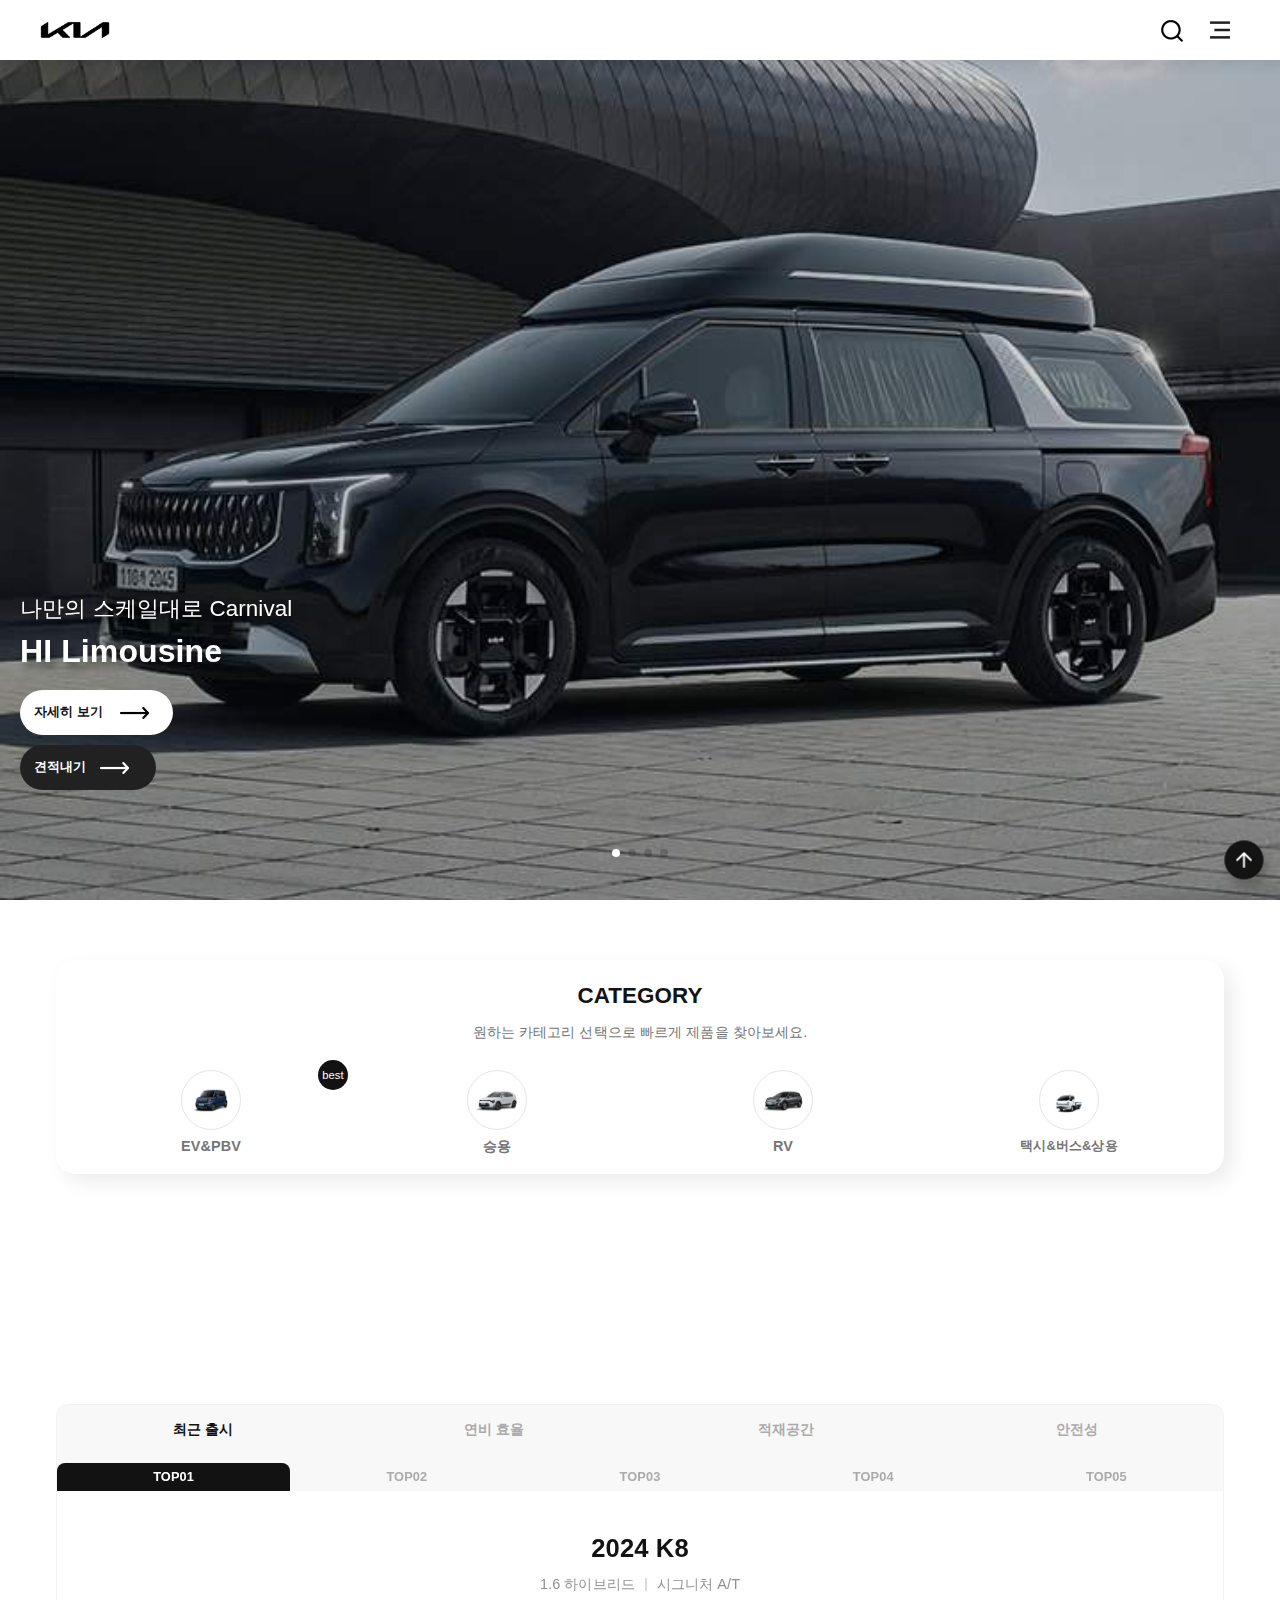
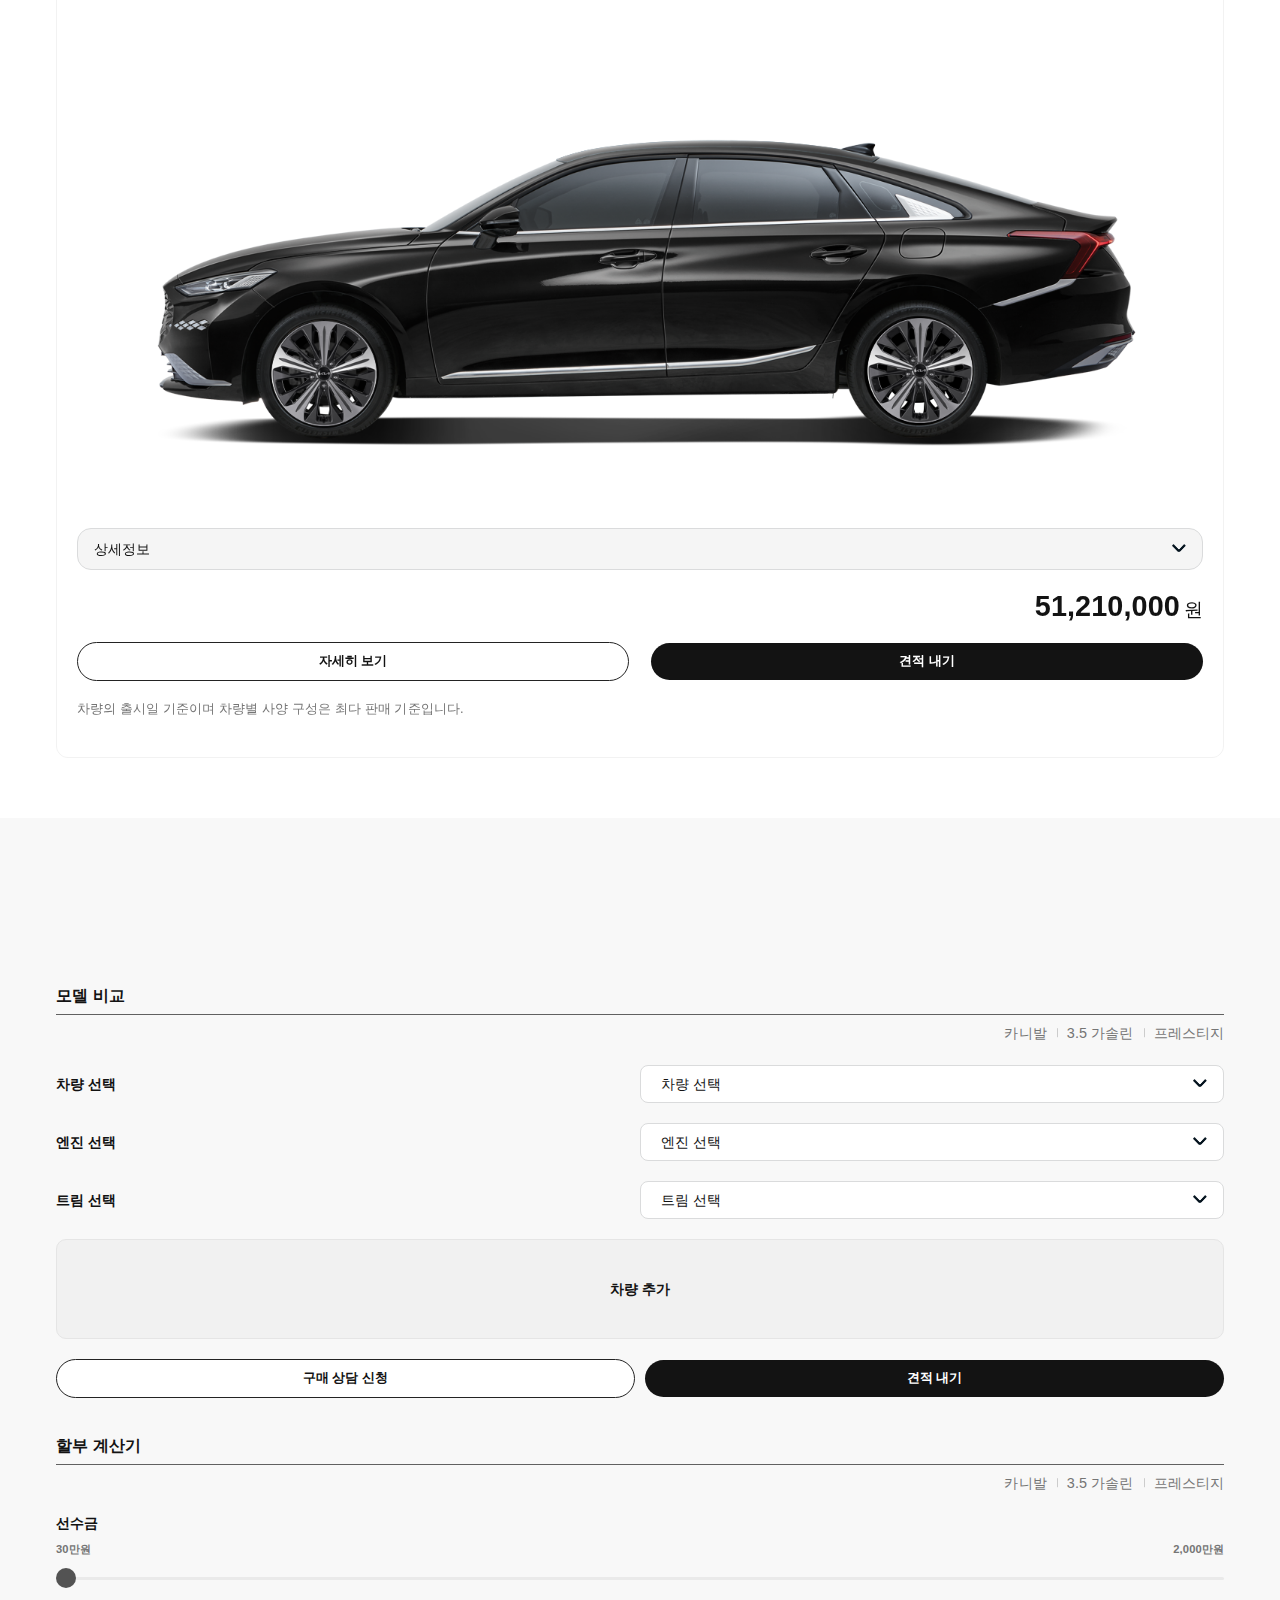
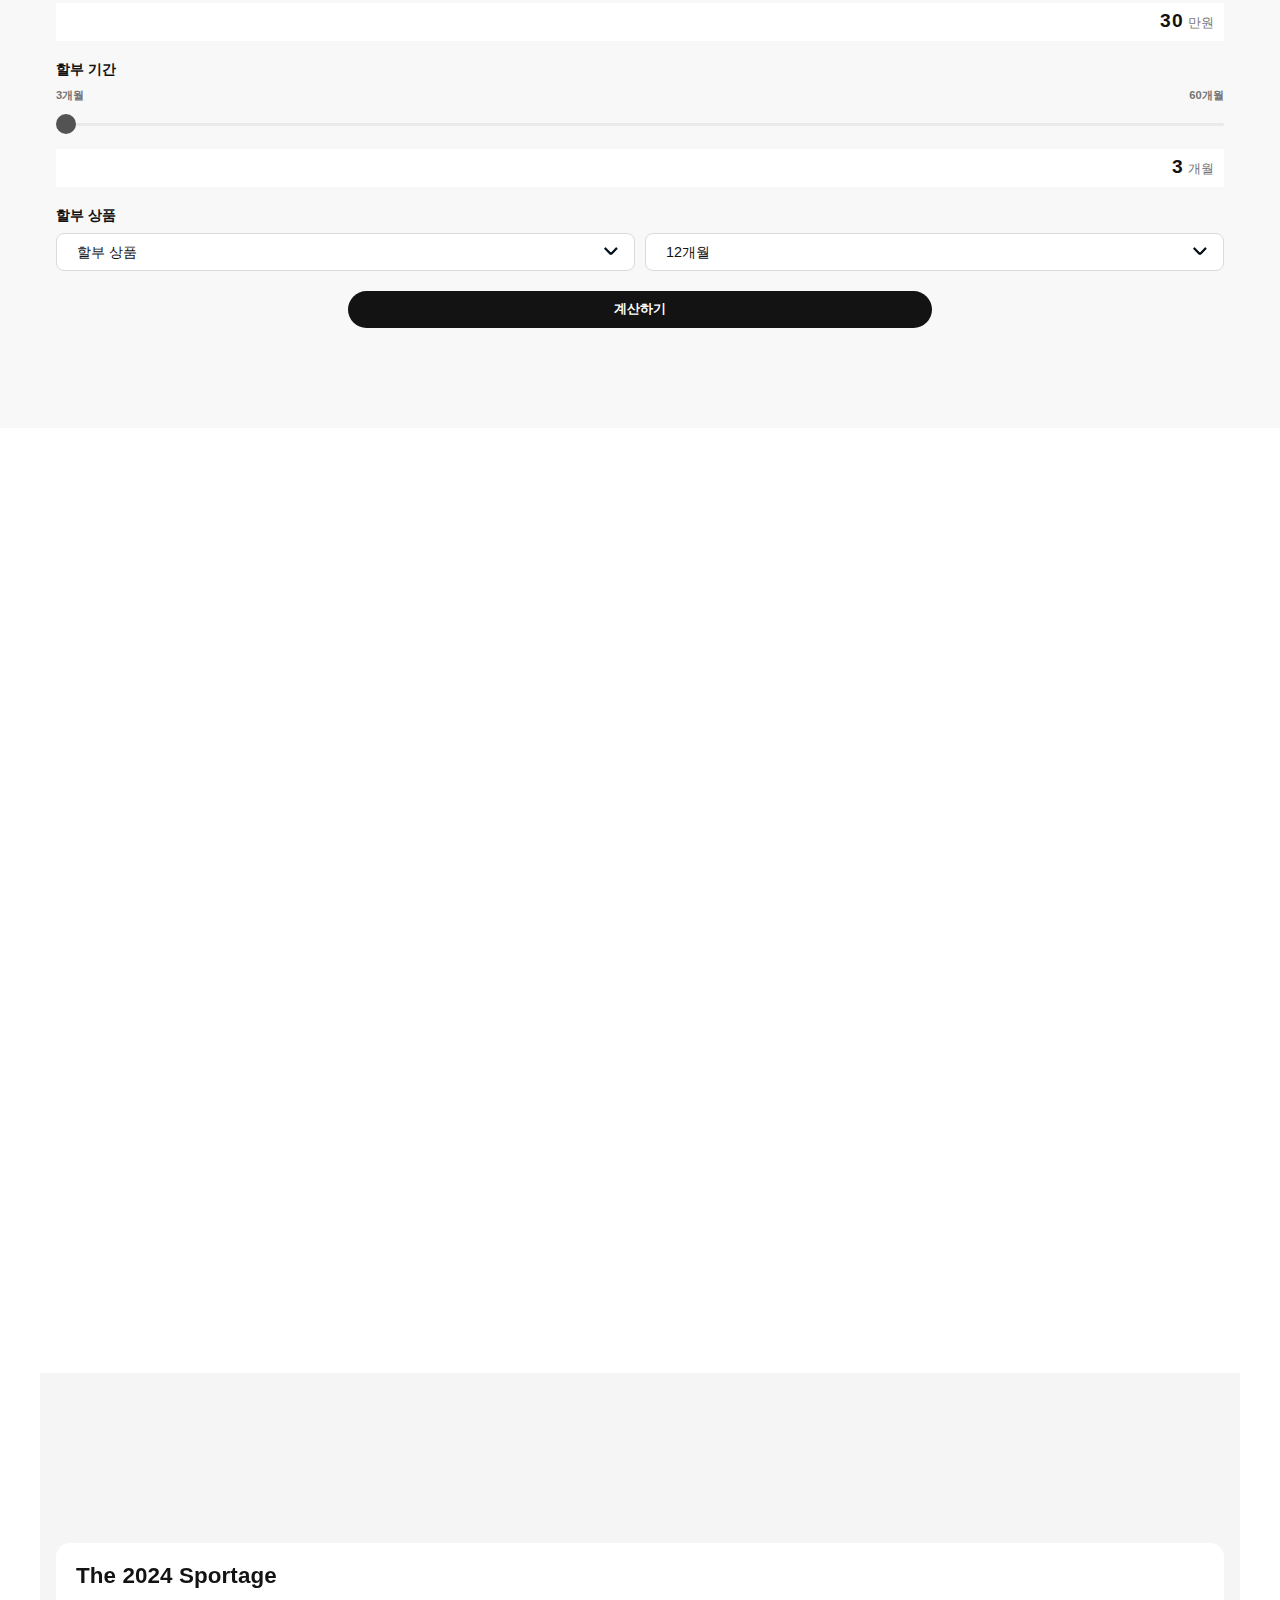
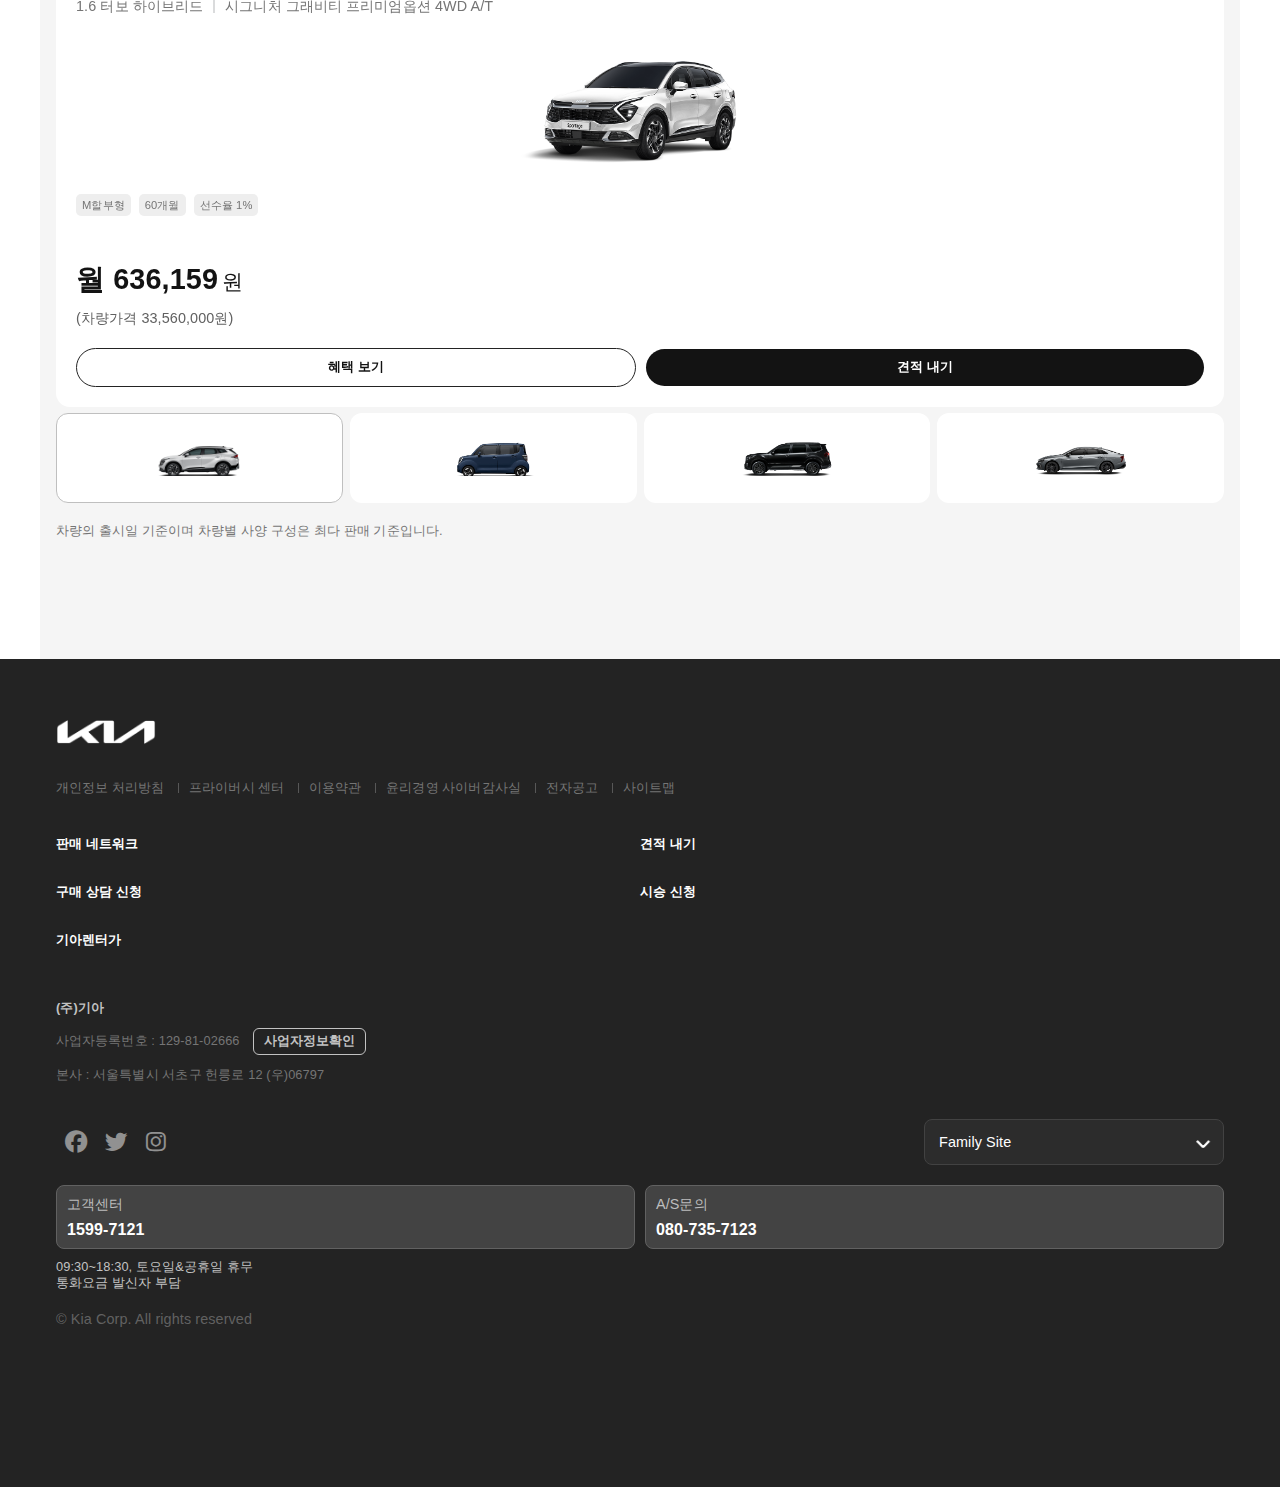
==== commit 324068bb: "100+" ====
--- a/index.html
+++ b/index.html
@@ -95,8 +95,8 @@
 
                         <div class="swiper-slide">
                             <div class="img_box">
-                                <img class="pc-none" src="imge/main/banner1_limousine_mo.jpg" alt="banner1_mo">
-                                <img class="mo-none" src="imge/main/banner1_limousine_pc.jpg" alt="banner1_pc">
+                                <img class="pc-none" src="image/main/banner1_limousine_mo.jpg" alt="banner1_mo">
+                                <img class="mo-none" src="image/main/banner1_limousine_pc.jpg" alt="banner1_pc">
                             </div>
                             <div class="txt_box">
                                 <h5 data-swiper-parallax="-300">나만의 스케일대로 Carnival</h5>
@@ -110,8 +110,8 @@
 
                         <div class="swiper-slide">
                             <div class="img_box">
-                                <img class="pc-none" src="imge/main/banner2_k5_mo.jpg" alt="banner2_mo">
-                                <img class="mo-none" src="imge/main/banner2_k5_pc.jpg" alt="banner2_pc">
+                                <img class="pc-none" src="image/main/banner2_k5_mo.jpg" alt="banner2_mo">
+                                <img class="mo-none" src="image/main/banner2_k5_pc.jpg" alt="banner2_pc">
                             </div>
                             <div class="txt_box">
                                 <h5 data-swiper-parallax="-300">가슴 뛰는 디자인과 감각적인 혁신의</h5>
@@ -125,8 +125,8 @@
 
                         <div class="swiper-slide">
                             <div class="img_box">
-                                <img class="pc-none" src="imge/main/banner3_rayev_mo.jpg" alt="banner3_mo">
-                                <img class="mo-none" src="imge/main/banner3_rayev_pc.jpg" alt="banner3_pc">
+                                <img class="pc-none" src="image/main/banner3_rayev_mo.jpg" alt="banner3_mo">
+                                <img class="mo-none" src="image/main/banner3_rayev_pc.jpg" alt="banner3_pc">
                             </div>
                             <div class="txt_box">
                                 <h5 data-swiper-parallax="-300">새로운 도심 엔트리 EV</h5>
@@ -140,8 +140,8 @@
 
                         <div class="swiper-slide">
                             <div class="img_box">
-                                <img class="pc-none" src="imge/main/banner4_rental_mo.jpg" alt="banner4_mo">
-                                <img class="mo-none" src="imge/main/banner4_rental_pc.jpg" alt="banner4_pc">
+                                <img class="pc-none" src="image/main/banner4_rental_mo.jpg" alt="banner4_mo">
+                                <img class="mo-none" src="image/main/banner4_rental_pc.jpg" alt="banner4_pc">
                             </div>
                             <div class="txt_box">
                                 <h5 data-swiper-parallax="-300">스마트한 카 라이프의 시작! 기아렌터카</h5>
@@ -162,7 +162,7 @@
 
         <div class="NavBottomBody">
             <a href="#mainContent" class="btn_top">
-                <img src="imge/icon/arrow-top_w.png" alt="arrow-top_w">
+                <img src="image/icon/arrow-top_w.png" alt="arrow-top_w">
             </a>
         </div>
 
@@ -184,25 +184,25 @@
                     <ul class="flex-between">
                         <li class="img_hover cursor-p">
                             <a href="purchase.html">
-                                <img src="imge/product/ray-ev_d.png" alt="EV&PBV">
+                                <img src="image/product/ray-ev_d.png" alt="EV&PBV">
                             </a>
                             <b>EV&PBV</b>
                         </li>
                         <li class="img_hover cursor-p">
                             <a href="#!">
-                                <img src="imge/product/niro-ev_d.png" alt="승용">
+                                <img src="image/product/niro-ev_d.png" alt="승용">
                             </a>
                             <b>승용</b>
                         </li>
                         <li class="img_hover cursor-p">
                             <a href="#!">
-                                <img src="imge/product/niro-plus_d.png" alt="RV">
+                                <img src="image/product/niro-plus_d.png" alt="RV">
                             </a>
                             <b>RV</b>
                         </li>
                         <li class="img_hover cursor-p">
                             <a href="#!">
-                                <img src="imge/product/bongo3-ev_d.png" alt="택시&버스&상용">
+                                <img src="image/product/bongo3-ev_d.png" alt="택시&버스&상용">
                             </a>
                             <b class="span">택시&버스&상용</b>
                         </li>
@@ -255,12 +255,12 @@
                                     <div class="besttitle">
                                         <h4>2024 K8</h4>
                                         <p>1.6 하이브리드<span class="text_bar"></span>시그니처 A/T</p>
-                                        <img src="imge/product/k8_gljs49c33_s.png" alt="TOP01">
+                                        <img src="image/product/k8_gljs49c33_s.png" alt="TOP01">
                                     </div>
 
                                     <div class="bestmore_body">
-                                        <div class="bestmorebtn">상세정보</div>
-                                        <ul class="bestmorecon">
+                                        <div class="morebtn">상세정보</div>
+                                        <ul class="morecon">
                                             <li class="flex-between">
                                                 <b>출시일</b>
                                                 <p>2023-10-24</p>
@@ -305,12 +305,12 @@
                                     <div class="besttitle">
                                         <h4>Carnival</h4>
                                         <p>3.5 가솔린<span class="text_bar"></span>7인승 시그니처</p>
-                                        <img src="imge/product/carnival_kpjg7ad35_s.png" alt="TOP02">
+                                        <img src="image/product/carnival_kpjg7ad35_s.png" alt="TOP02">
                                     </div>
 
                                     <div class="bestmore_body">
-                                        <div class="bestmorebtn">상세정보</div>
-                                        <ul class="bestmorecon">
+                                        <div class="morebtn">상세정보</div>
+                                        <ul class="morecon">
                                             <li class="flex-between">
                                                 <b>출시일</b>
                                                 <p>2023-11-15</p>
@@ -356,12 +356,12 @@
                                             <br>Hi-Limousine
                                         </h4>
                                         <p>3.5 가솔린<span class="text_bar"></span>9인승 시그니처</p>
-                                        <img src="imge/product/carnival-hi-limousine_s.png" alt="TOP03">
+                                        <img src="image/product/carnival-hi-limousine_s.png" alt="TOP03">
                                     </div>
 
                                     <div class="bestmore_body">
-                                        <div class="bestmorebtn">상세정보</div>
-                                        <ul class="bestmorecon">
+                                        <div class="morebtn">상세정보</div>
+                                        <ul class="morecon">
                                             <li class="flex-between">
                                                 <b>출시일</b>
                                                 <p>2023-11-15</p>
@@ -404,12 +404,12 @@
                                     <div class="besttitle">
                                         <h4>new K5</h4>
                                         <p>2.0 하이브리드<span class="text_bar"></span>시그니처 A/T</p>
-                                        <img src="imge/product/k5_dljs49f35_s.png" alt="TOP04">
+                                        <img src="image/product/k5_dljs49f35_s.png" alt="TOP04">
                                     </div>
 
                                     <div class="bestmore_body">
-                                        <div class="bestmorebtn">상세정보</div>
-                                        <ul class="bestmorecon">
+                                        <div class="morebtn">상세정보</div>
+                                        <ul class="morecon">
                                             <li class="flex-between">
                                                 <b>출시일</b>
                                                 <p>2023-11-02</p>
@@ -455,12 +455,12 @@
                                     <div class="besttitle">
                                         <h4>2024 Ray</h4>
                                         <p>1.0 가솔린<span class="text_bar"></span>시그니처</p>
-                                        <img src="imge/product/ray_tmjc5ah3e_s.png" alt="TOP05">
+                                        <img src="image/product/ray_tmjc5ah3e_s.png" alt="TOP05">
                                     </div>
 
                                     <div class="bestmore_body">
-                                        <div class="bestmorebtn">상세정보</div>
-                                        <ul class="bestmorecon">
+                                        <div class="morebtn">상세정보</div>
+                                        <ul class="morecon">
                                             <li class="flex-between">
                                                 <b>출시일</b>
                                                 <p>2023-11-02</p>
@@ -522,12 +522,12 @@
                                     <div class="besttitle">
                                         <h4>Niro</h4>
                                         <p>1.6 하이브리드<span class="text_bar"></span>7인승 시그니처</p>
-                                        <img src="imge/product/niro_sgjj59bd3_s.png" alt="TOP01">
+                                        <img src="image/product/niro_sgjj59bd3_s.png" alt="TOP01">
                                     </div>
 
                                     <div class="bestmore_body">
-                                        <div class="bestmorebtn">상세정보</div>
-                                        <ul class="bestmorecon">
+                                        <div class="morebtn">상세정보</div>
+                                        <ul class="morecon">
                                             <li class="flex-between">
                                                 <b>복합 연비</b>
                                                 <p>20.8 km/ℓ</p>
@@ -572,12 +572,12 @@
                                     <div class="besttitle">
                                         <h4>2024 K8</h4>
                                         <p>1.6 하이브리드<span class="text_bar"></span>시그니처 A/T</p>
-                                        <img src="imge/product/k8_gljs49c33_s.png" alt="TOP02">
+                                        <img src="image/product/k8_gljs49c33_s.png" alt="TOP02">
                                     </div>
 
                                     <div class="bestmore_body">
-                                        <div class="bestmorebtn">상세정보</div>
-                                        <ul class="bestmorecon">
+                                        <div class="morebtn">상세정보</div>
+                                        <ul class="morecon">
                                             <li class="flex-between">
                                                 <b>복합 연비</b>
                                                 <p>17.1 km/ℓ</p>
@@ -624,12 +624,12 @@
                                     <div class="besttitle">
                                         <h4>Sportage</h4>
                                         <p>1.6 터보 하이브리드<span class="text_bar"></span> 30th Edition 그린내장 4WD A/T</p>
-                                        <img src="imge/product/sportage_nqjj59ga4_s.png" alt="TOP03">
+                                        <img src="image/product/sportage_nqjj59ga4_s.png" alt="TOP03">
                                     </div>
 
                                     <div class="bestmore_body">
-                                        <div class="bestmorebtn">상세정보</div>
-                                        <ul class="bestmorecon">
+                                        <div class="morebtn">상세정보</div>
+                                        <ul class="morecon">
                                             <li class="flex-between">
                                                 <b>복합 연비</b>
                                                 <p>15.2 km/ℓ</p>
@@ -674,12 +674,12 @@
                                     <div class="besttitle">
                                         <h4>Morning</h4>
                                         <p>1.0 가솔린<span class="text_bar"></span> 트렌디 A/T</p>
-                                        <img src="imge/product/morning_jajh5ag38_s.png" alt="TOP04">
+                                        <img src="image/product/morning_jajh5ag38_s.png" alt="TOP04">
                                     </div>
 
                                     <div class="bestmore_body">
-                                        <div class="bestmorebtn">상세정보</div>
-                                        <ul class="bestmorecon">
+                                        <div class="morebtn">상세정보</div>
+                                        <ul class="morecon">
                                             <li class="flex-between">
                                                 <b>복합 연비</b>
                                                 <p>15.1 km/ℓ</p>
@@ -740,12 +740,12 @@
                                     <div class="besttitle">
                                         <h4>Carnival</h4>
                                         <p>3.5 가솔린<span class="text_bar"></span>7인승 시그니처</p>
-                                        <img src="imge/product/carnival_kpjg7ad35_s.png" alt="TOP01">
+                                        <img src="image/product/carnival_kpjg7ad35_s.png" alt="TOP01">
                                     </div>
 
                                     <div class="bestmore_body">
-                                        <div class="bestmorebtn">상세정보</div>
-                                        <ul class="bestmorecon">
+                                        <div class="morebtn">상세정보</div>
+                                        <ul class="morecon">
                                             <li class="flex-between">
                                                 <b>트렁크 용량</b>
                                                 <p>1,672 ℓ</p>
@@ -789,12 +789,12 @@
                                     <div class="besttitle">
                                         <h4>Sorento</h4>
                                         <p>1.6 하이브리드<span class="text_bar"></span>5인승 시그니처 그래비티 2WD A/T</p>
-                                        <img src="imge/product/sportage_nqjj59ga4_s.png" alt="TOP02">
+                                        <img src="image/product/sportage_nqjj59ga4_s.png" alt="TOP02">
                                     </div>
 
                                     <div class="bestmore_body">
-                                        <div class="bestmorebtn">상세정보</div>
-                                        <ul class="bestmorecon">
+                                        <div class="morebtn">상세정보</div>
+                                        <ul class="morecon">
                                             <li class="flex-between">
                                                 <b>트렁크 용량</b>
                                                 <p>705 ℓ</p>
@@ -842,12 +842,12 @@
                                     <div class="besttitle">
                                         <h4>Sportage</h4>
                                         <p>1.0 가솔린<span class="text_bar"></span>트렌디 A/T</p>
-                                        <img src="imge/product/niro_sgjj59bd3_s.png" alt="TOP03">
+                                        <img src="image/product/niro_sgjj59bd3_s.png" alt="TOP03">
                                     </div>
 
                                     <div class="bestmore_body">
-                                        <div class="bestmorebtn">상세정보</div>
-                                        <ul class="bestmorecon">
+                                        <div class="morebtn">상세정보</div>
+                                        <ul class="morecon">
                                             <li class="flex-between">
                                                 <b>트렁크 용량</b>
                                                 <p>637 ℓ</p>
@@ -892,12 +892,12 @@
                                     <div class="besttitle">
                                         <h4>Mohave</h4>
                                         <p>3.0 디젤<span class="text_bar"></span>5인승 플래티넘 그래비티 4WD A/T</p>
-                                        <img src="imge/product/mohave_jsjj51tao_s.png" alt="TOP04">
+                                        <img src="image/product/mohave_jsjj51tao_s.png" alt="TOP04">
                                     </div>
 
                                     <div class="bestmore_body">
-                                        <div class="bestmorebtn">상세정보</div>
-                                        <ul class="bestmorecon">
+                                        <div class="morebtn">상세정보</div>
+                                        <ul class="morecon">
                                             <li class="flex-between">
                                                 <b>트렁크 용량</b>
                                                 <p>580 ℓ</p>
@@ -941,12 +941,12 @@
                                     <div class="besttitle">
                                         <h4>K5</h4>
                                         <p>2.0 하이브리드<span class="text_bar"></span>시그니처 A/T</p>
-                                        <img src="imge/product/k5_dljs49f35_s.png" alt="TOP05">
+                                        <img src="image/product/k5_dljs49f35_s.png" alt="TOP05">
                                     </div>
 
                                     <div class="bestmore_body">
-                                        <div class="bestmorebtn">상세정보</div>
-                                        <ul class="bestmorecon">
+                                        <div class="morebtn">상세정보</div>
+                                        <ul class="morecon">
                                             <li class="flex-between">
                                                 <b>트렁크 용량</b>
                                                 <p>510 ℓ</p>
@@ -1008,12 +1008,12 @@
                                     <div class="besttitle">
                                         <h4>Niro</h4>
                                         <p>1.6 터보 하이브리드<span class="text_bar"></span>시그니처 그래비티 프리미엄옵션 4WD A/T</p>
-                                        <img src="imge/product/niro_sgjj59bd3_s.png" alt="TOP01">
+                                        <img src="image/product/niro_sgjj59bd3_s.png" alt="TOP01">
                                     </div>
 
                                     <div class="bestmore_body">
-                                        <div class="bestmorebtn">상세정보</div>
-                                        <ul class="bestmorecon">
+                                        <div class="morebtn">상세정보</div>
+                                        <ul class="morecon">
                                             <li class="flex-between">
                                                 <b>종합 안전 등급</b>
                                                 <p>1등급</p>
@@ -1056,12 +1056,12 @@
                                     <div class="besttitle">
                                         <h4>K8</h4>
                                         <p>1.6 하이브리드<span class="text_bar"></span>시그니처 A/T</p>
-                                        <img src="imge/product/k8_gljs49c33_s.png" alt="TOP02">
+                                        <img src="image/product/k8_gljs49c33_s.png" alt="TOP02">
                                     </div>
 
                                     <div class="bestmore_body">
-                                        <div class="bestmorebtn">상세정보</div>
-                                        <ul class="bestmorecon">
+                                        <div class="morebtn">상세정보</div>
+                                        <ul class="morecon">
                                             <li class="flex-between">
                                                 <b>종합 안전 등급</b>
                                                 <p>1등급</p>
@@ -1105,12 +1105,12 @@
                                     <div class="besttitle">
                                         <h4>Seltos</h4>
                                         <p>1.6 가솔린<span class="text_bar"></span>트렌디 2WD A/T</p>
-                                        <img src="imge/product/seltos_sujj5aad7_s.png" alt="TOP03">
+                                        <img src="image/product/seltos_sujj5aad7_s.png" alt="TOP03">
                                     </div>
 
                                     <div class="bestmore_body">
-                                        <div class="bestmorebtn">상세정보</div>
-                                        <ul class="bestmorecon">
+                                        <div class="morebtn">상세정보</div>
+                                        <ul class="morecon">
                                             <li class="flex-between">
                                                 <b>종합 안전 등급</b>
                                                 <p>1등급</p>
@@ -1153,12 +1153,12 @@
                                     <div class="besttitle">
                                         <h4>EV6</h4>
                                         <p>EV전기차<span class="text_bar"></span>롱레인지 GT-line 4WD A/T</p>
-                                        <img src="imge/product/ev6_cvjj5vfa3_s.png" alt="TOP04">
+                                        <img src="image/product/ev6_cvjj5vfa3_s.png" alt="TOP04">
                                     </div>
 
                                     <div class="bestmore_body">
-                                        <div class="bestmorebtn">상세정보</div>
-                                        <ul class="bestmorecon">
+                                        <div class="morebtn">상세정보</div>
+                                        <ul class="morecon">
                                             <li class="flex-between">
                                                 <b>종합 안전 등급</b>
                                                 <p>1등급</p>
@@ -1585,7 +1585,7 @@
 
                     <div class="swiper-slide">
                         <div class="img_box">
-                            <img src="imge/main/banner6_carnival_pc.jpg" alt="차량1">
+                            <img src="image/main/banner6_carnival_pc.jpg" alt="차량1">
                         </div>
                         <div class="txt_box">
                             <p class="tt">우리만의 스케일대로</p>
@@ -1595,7 +1595,7 @@
 
                     <div class="swiper-slide">
                         <div class="img_box">
-                            <img src="imge/main/banner7_used_pc.png" alt="차량2">
+                            <img src="image/main/banner7_used_pc.png" alt="차량2">
                         </div>
                         <div class="txt_box">
                             <p class="tt">기아를 만나는 새로운 방법</p>
@@ -1605,7 +1605,7 @@
 
                     <div class="swiper-slide">
                         <div class="img_box">
-                            <img src="imge/main/banner8_gwangju_flagshipstore_pc.jpg" alt="차량3">
+                            <img src="image/main/banner8_gwangju_flagshipstore_pc.jpg" alt="차량3">
                         </div>
                         <div class="txt_box">
                             <p class="tt">호남지역 최초 기아 모빌리티 체험공간</p>
@@ -1642,7 +1642,7 @@
                             <h5>The 2024 Sportage</h5>
                             <p>1.6 터보 하이브리드<span class="text_bar"></span>시그니처 그래비티 프리미엄옵션 4WD A/T</p>
                             <div class="img_box">
-                                <img data-swiper-parallax="-300" src="imge/product/sportage_d.png" alt="sportage">
+                                <img data-swiper-parallax="-300" src="image/product/sportage_d.png" alt="sportage">
                             </div>
                             <ul class="badg flex-left">
                                 <li>M할부형</li> 
@@ -1665,7 +1665,7 @@
                             <h5>The Kia Ray EV</h5>
                             <p>1.0 가솔린<span class="text_bar"></span>시그니처</p>
                             <div class="img_box">
-                                <img data-swiper-parallax="-300" src="imge/product/ray-ev_d.png" alt="ray-ev">
+                                <img data-swiper-parallax="-300" src="image/product/ray-ev_d.png" alt="ray-ev">
                             </div>
                             <ul class="badg flex-left">
                                <li>M할부 E-라이프 서포트</li> 
@@ -1688,7 +1688,7 @@
                             <h5>The 2024 Mohav3</h5>
                             <p>3.0 디젤<span class="text_bar"></span>5인승 플래티넘 그래비티 4WD A/T</p>
                             <div class="img_box">
-                                <img data-swiper-parallax="-300" src="imge/product/mohave_d.png" alt="mohave">
+                                <img data-swiper-parallax="-300" src="image/product/mohave_d.png" alt="mohave">
                             </div>
                             <ul class="badg flex-left">
                                <li>M할부형</li> 
@@ -1711,7 +1711,7 @@
                             <h5>The 2024 K8</h5>
                             <p>1.6 하이브리드<span class="text_bar"></span>시그니처 A/T</p>
                             <div class="img_box">
-                                <img  data-swiper-parallax="-300" src="imge/product/k5_d.png" alt="k5">
+                                <img  data-swiper-parallax="-300" src="image/product/k5_d.png" alt="k5">
                             </div>
                             <ul class="badg flex-left">
                                <li>M할부 일반형</li> 
@@ -1734,7 +1734,7 @@
                             <h5>The 2024 K3 GT</h5>
                             <p>1.6 가솔린 터보 GT DCT</p>
                             <div class="img_box">
-                                <img data-swiper-parallax="-300" src="imge/product/k3-gt_d.png" alt="k3-gt">
+                                <img data-swiper-parallax="-300" src="image/product/k3-gt_d.png" alt="k3-gt">
                             </div>
                             <ul class="badg flex-left">
                                <li>K3 전용 무이자﹒저금리</li> 
@@ -1757,7 +1757,7 @@
                             <h5>The new Sorento</h5>
                             <p>1.6 하이브리드<sapn class="text_bar"></sapn>시그니처 A/T</p>
                             <div class="img_box">
-                                <img data-swiper-parallax="-300" src="imge/product/sorento_d.png" alt="sorento">
+                                <img data-swiper-parallax="-300" src="image/product/sorento_d.png" alt="sorento">
                             </div>
                             <ul class="badg flex-left">
                                 <li>M할부 일반형</li> 
@@ -1780,7 +1780,7 @@
                             <h5>The 2024 Niro</h5>
                             <p>1.6 하이브리드<span class="text_bar"></span>7인승 시그니처</p>
                             <div class="img_box">
-                                <img data-swiper-parallax="-300" src="imge/product/niro-hybrid_d.png" alt="niro">
+                                <img data-swiper-parallax="-300" src="image/product/niro-hybrid_d.png" alt="niro">
                             </div>
                             <ul class="badg flex-left">
                                 <li>M할부 일반형</li> 
@@ -1810,26 +1810,26 @@
                     
                     <!-- active 줄 시 css에서 swiper-slide-thumb-active -->
                     <div class="swiper-slide img_hover active cursor-p">
-                        <img src="imge/product/sportage_s.png" alt="sportage">
+                        <img src="image/product/sportage_s.png" alt="sportage">
                     </div>
                     <div class="swiper-slide img_hover cursor-p">
-                        <img src="imge/product/ray-ev_s.png" alt="ray-ev">
+                        <img src="image/product/ray-ev_s.png" alt="ray-ev">
                     </div>
                     <div class="swiper-slide img_hover cursor-p">
-                        <img src="imge/product/mohave_jsjj51tao_s.png" alt="mohave">
+                        <img src="image/product/mohave_jsjj51tao_s.png" alt="mohave">
                     </div>
                     <div class="swiper-slide img_hover cursor-p">
-                        <img src="imge/product/k5_dljs49f35_s.png" alt="k5">
+                        <img src="image/product/k5_dljs49f35_s.png" alt="k5">
                     </div>
                     <div class="swiper-slide img_hover cursor-p">
-                        <img src="imge/product/k3-gt_s.png" alt="k3-gt">
+                        <img src="image/product/k3-gt_s.png" alt="k3-gt">
                     </div>
                     <div class="swiper-slide img_hover cursor-p">
-                        <img src="imge/product/sorento_s.png" alt="sorento">
+                        <img src="image/product/sorento_s.png" alt="sorento">
 
                     </div>
                     <div class="swiper-slide img_hover cursor-p">
-                        <img src="imge/product/niro-hybrid_s.png" alt="niro-hybrid">
+                        <img src="image/product/niro-hybrid_s.png" alt="niro-hybrid">
                     </div>
 
                 </div>
--- a/style.css
+++ b/style.css
@@ -247,7 +247,7 @@
     cursor: pointer; */
     width: 100%;
     height: 20px;
-    background: url("imge/icon/t_more.png")no-repeat;
+    background: url("image/icon/t_more.png")no-repeat;
     background-size: contain;
     background-position: center;
     cursor: default;
@@ -436,7 +436,7 @@
     z-index: 10;
     width: 100%;
     height: 30px;
-    background: url("imge/icon/btn_b.png") no-repeat;
+    background: url("image/icon/btn_b.png") no-repeat;
   }
 
   main .swiper-slide .txt_box div button:nth-child(2) {
@@ -458,7 +458,7 @@
     z-index: 10;
     width: 100%;
     height: 30px;
-    background: url("imge/icon/btn_w.png") no-repeat;
+    background: url("image/icon/btn_w.png") no-repeat;
   }
 
   .category .t-form .t-main {
@@ -655,19 +655,19 @@
     margin-bottom: 20px;
   }
 
-  .bestmorebtn {
+  .morebtn {
     padding: 12px 16px;
     position: relative;
     cursor: pointer;
   }
 
-  .bestmorebtn.active::after {
+  .morebtn.active::after {
     transform: rotate(180deg);
     top: 7%;
     right: 13px;
   }
 
-  .bestmorebtn::after {
+  .morebtn::after {
     content: '';
     position: absolute;
     top: 64%;
@@ -675,38 +675,30 @@
     transform: translate(0,-50%);
     width: 20px;
     height: 20px;
-    background: url("imge/icon/chevron-down_b.png")no-repeat;
+    background: url("image/icon/chevron-down_b.png")no-repeat;
     background-size: 14px;
     transition: all 0.3s ease-in;
   }
 
-  .bestmorecon {
+  .morecon {
     display: none;
   }
 
-  .bestmorecon li {
+  .morecon li {
     padding: 14px 20px;
     align-items: start;
   }
 
-  .bestmorecon li b {
+  .morecon li b {
     min-width: 70px;
   }
 
-  .bestmorecon li p {
+  .morecon li p {
     margin-bottom: 6px;
   }
 
-  .bestmorecon.active {
+  .morecon.active {
     display: block;
-  }
-
-  .bestmoreconshow {
-    display: block;
-  }
-
-  .bestmoreconhide {
-    display: none;
   }
 
   .bestKia .bestprice h3 {
@@ -938,7 +930,7 @@
     transform: translate(0,-50%);
     width: 20px;
     height: 20px;
-    background: url("imge/icon/chevron-down_b.png")no-repeat;
+    background: url("image/icon/chevron-down_b.png")no-repeat;
     background-size: 14px;
     transition: all 0.3s ease-in;
   }
@@ -1236,7 +1228,7 @@
       width: 30px;
       height: 30px;
       z-index: 10;
-      background: url("imge/icon/t-main_add.png");
+      background: url("image/icon/t-main_add.png");
       background-size: 30px;
       background-position: center center;
     }
@@ -1466,7 +1458,7 @@
       border: none;
     }
 
-    .bestmore_body .bestmorebtn {
+    .bestmore_body .morebtn {
       cursor: default;
       padding: 0px;
       margin-bottom: 14px;
@@ -1478,15 +1470,15 @@
       color: #757575;
     }
 
-    .bestmore_body .bestmorebtn::after {
+    .bestmore_body .morebtn::after {
       display: none;
     }
 
-    .bestmore_body .bestmorecon {
+    .bestmore_body .morebtn {
       display: block;
     }
 
-    .bestmore_body .bestmorecon li {
+    .bestmore_body .morebtn li {
       padding: 10px 0px;
       font-size: 1.2rem;
       line-height: 1.8rem;
@@ -1501,7 +1493,7 @@
       background: none;
     }
 
-    .bestKia .swiperconbody .moreContent_body::after {
+    .bestKia .swiperconbody .morebtn::after {
       display: none;
     }
 
@@ -1523,14 +1515,23 @@
       margin-bottom: 24px;
     }
 
-    .bestKia .swiperconbody .slide_content .wrapSub>:nth-child(1) p {
+    .bestKia .besttitle p {
       font-size: 1.2rem;
     }
-    
-    .bestKia .swiperconbody .moreContent_body .moreContent {
-      opacity: 1;
+
+    .morebtn {
+      pointer-events: none; /* mo에서만 클릭되도록 */
+    }
+
+    .morecon {
+      display: block;
       height: fit-content;
       transform: translateY(0px);
+    }
+
+    .morecon li {
+      padding: 14px 0px;
+      font-size: 1.2rem;
     }
 
     .bestKia .swiperconbody .wrapSub>:nth-child(3) p {
--- a/footer.css
+++ b/footer.css
@@ -197,7 +197,7 @@
     top: 53%;
     right: 10px;
     transform: translate(-20%, -50%);
-    background: url("imge/icon/chevron-down_w.png") no-repeat;
+    background: url("image/icon/chevron-down_w.png") no-repeat;
     background-position: center center;
     background-size: contain;
     transition: all 0.3s ease-in;
--- a/header_content.css
+++ b/header_content.css
@@ -331,7 +331,7 @@
   transform: translate(0,-50%);
   width: 20px;
   height: 20px;
-  background: url("imge/icon/chevron-down_b.png")no-repeat;
+  background: url("image/icon/chevron-down_b.png")no-repeat;
   background-size: 14px;
   transition: all 0.3s ease-in;
 }
@@ -438,7 +438,7 @@
   top: 27%;
   right: 10px;
   transform: translate(0%, -40%);
-  background: url("imge/icon/chevron-down_b.png")no-repeat;
+  background: url("image/icon/chevron-down_b.png")no-repeat;
   background-size: 14px;
   transition: all 0.3s ease-in;
   transform: rotate(-90deg);
@@ -593,7 +593,7 @@
     font-size: 1.8rem;
     line-height: 2rem;
     margin-bottom: 0;
-    padding: 50px 0;
+    padding: 34px 0;
   }
 
   #nav_content .mtitle::after {
